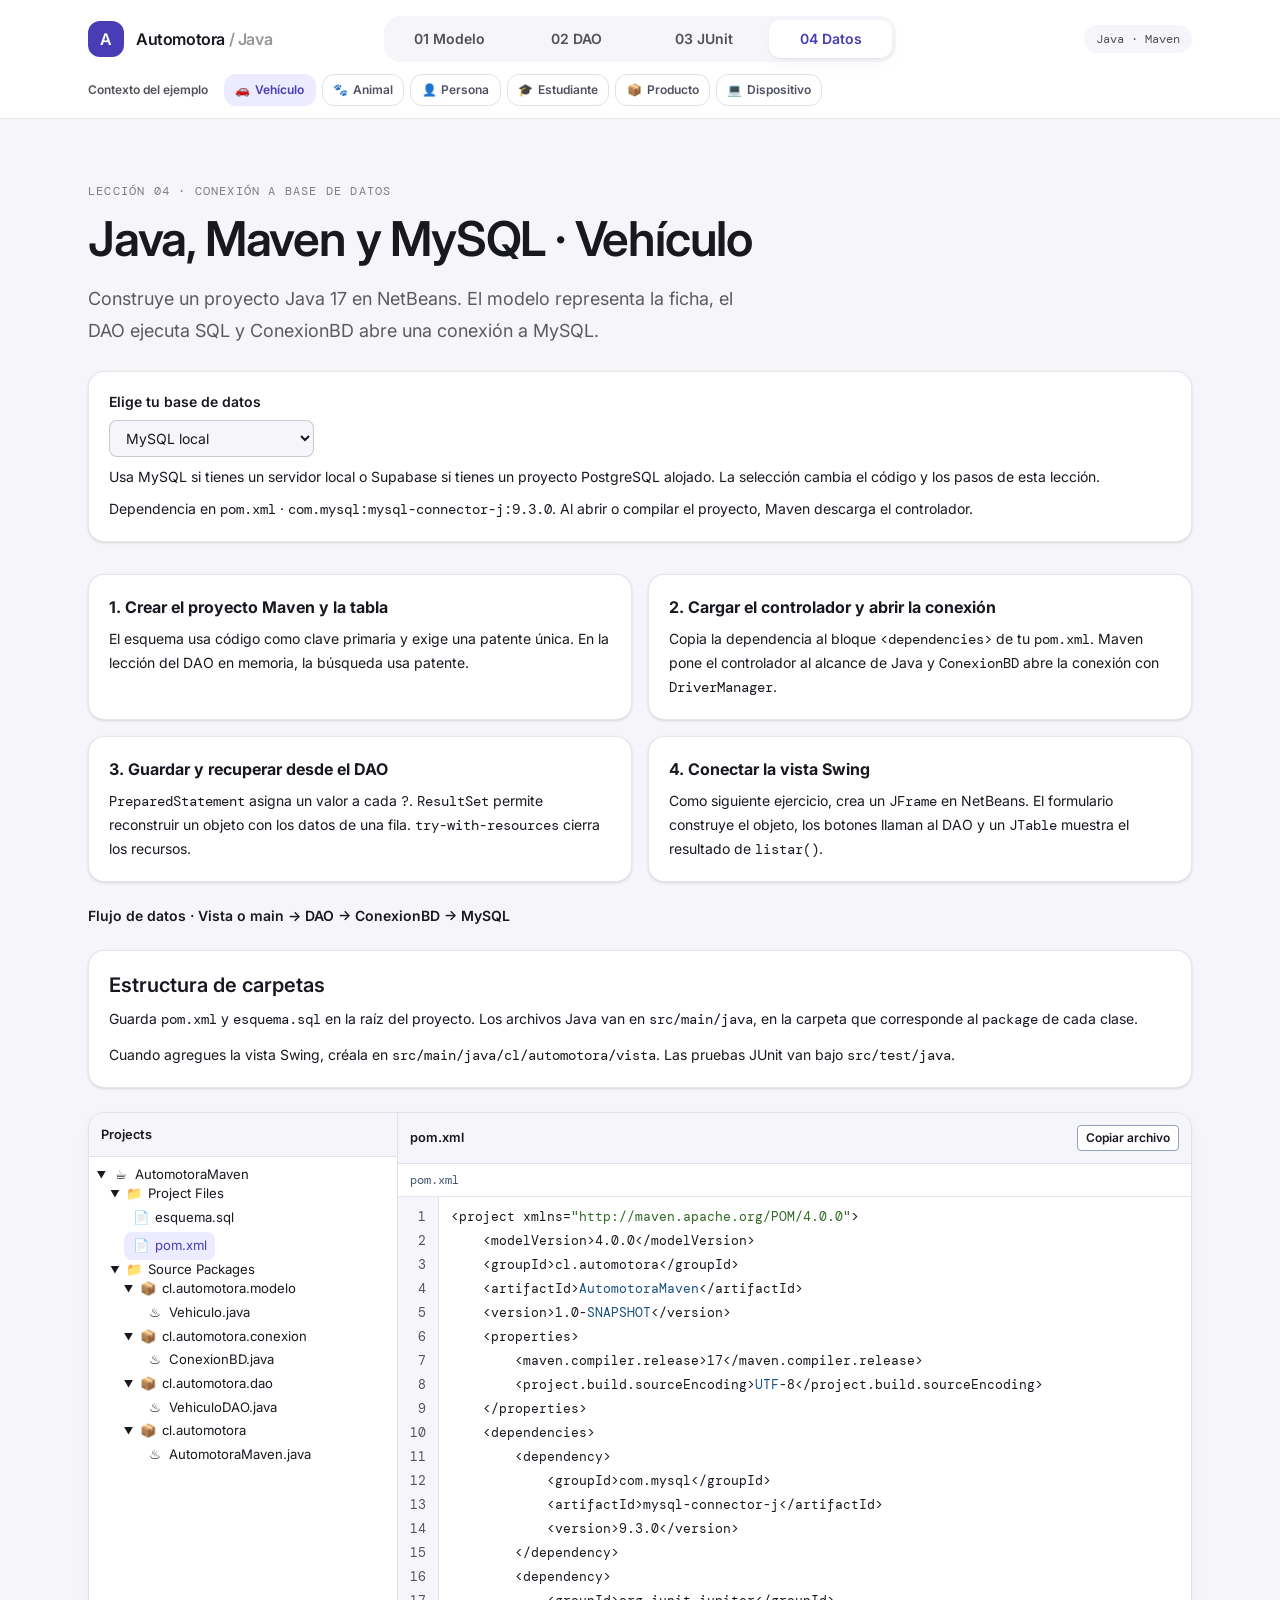
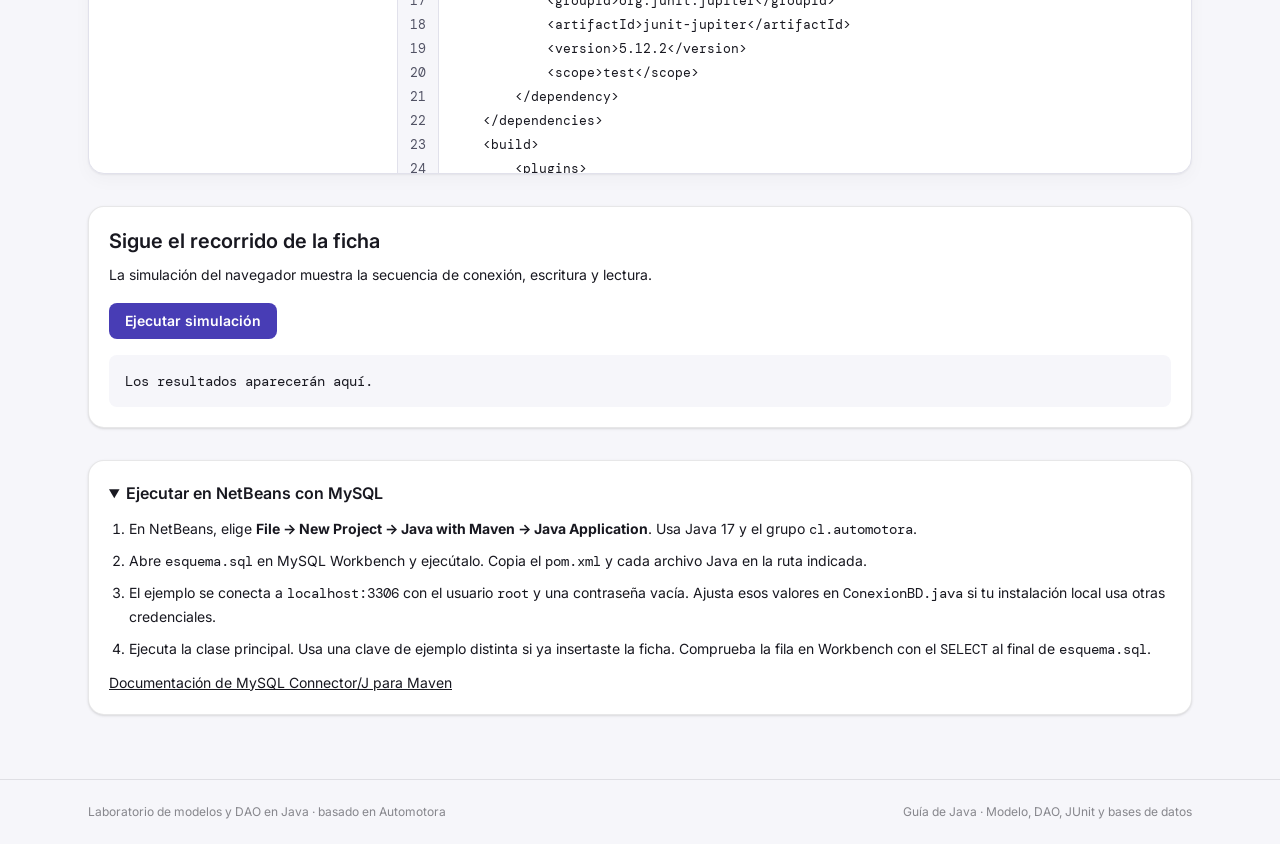
==== _page/base-datos.html @ 502a082e "udate" ====
<!doctype html>
<html lang="es">
<head>
  <meta charset="utf-8">
  <meta name="viewport" content="width=device-width, initial-scale=1">
  <meta name="description" content="Una guía sencilla del proyecto Automotora Java y su implementación con DAO.">
  <title>Base de datos · Automotora Java</title>
  <link rel="stylesheet" href="tailwind.css">
  <link rel="stylesheet" href="guia.css">
  <script src="proyectos.js" defer></script>
  <script src="contextos.js" defer></script>
  <script src="base-datos.js" defer></script>
  <link rel="preconnect" href="https://fonts.googleapis.com">
  <link rel="preconnect" href="https://fonts.gstatic.com" crossorigin>
  <link href="https://fonts.googleapis.com/css2?family=DM+Mono:wght@400;500&family=Inter:wght@400;500;600;700;800&display=swap" rel="stylesheet">
</head>
<body data-lesson="base-datos" class="bg-paper font-sans text-ink antialiased">
  <header class="guide-header border-b border-ink/10">
    <nav class="guide-nav mx-auto grid max-w-6xl items-center gap-3 px-4 pt-4 sm:px-6" aria-label="Navegación principal">
      <a data-page="index.html" href="index.html" class="flex items-center gap-3 font-semibold tracking-tight">
        <span class="grid h-9 w-9 place-items-center rounded-xl bg-accent text-white" aria-hidden="true">A</span>
        <span><span id="context-brand">Automotora</span> <span class="text-ink/45">/ Java</span></span>
      </a>
      <div class="lesson-links grid gap-1 rounded-2xl bg-paper p-1 text-sm text-ink/75">
        <a id="nav-model" data-page="index.html" href="index.html">01 Modelo</a>
        <a id="nav-project" data-page="proyecto.html" href="proyecto.html">02 DAO</a>
        <a id="nav-tests" data-page="junit.html" href="junit.html">03 JUnit</a>
        <a id="nav-db" aria-current="page" data-page="base-datos.html" href="base-datos.html">04 Datos</a>
      </div>
      <span class="guide-stack rounded-full bg-paper px-3 py-1.5 font-mono text-xs text-ink/75">Java · Maven</span>
    </nav>
    <aside id="selector" class="mx-auto flex max-w-6xl flex-wrap items-center gap-x-4 gap-y-2 px-4 py-3 sm:px-6" aria-label="Contexto de aprendizaje">
      <p class="text-xs font-semibold text-ink/75">Contexto del ejemplo</p>
      <div id="selector-buttons" role="group" aria-label="Ejemplos de dominio"></div>
    </aside>
  </header>

  <main>
    <section id="conexion" class="mx-auto max-w-6xl px-4 sm:px-6 py-16">
      <p class="font-mono text-xs uppercase tracking-widest text-ink/55">Lección 04 · Conexión a base de datos</p>
      <h1 id="context-title" class="mt-4 text-4xl font-semibold tracking-tight sm:text-5xl">Conecta Java con una base de datos</h1>
      <p id="context-description" class="mt-5 max-w-2xl text-lg leading-8 text-ink/70"></p>
      <div class="mt-6 rounded-2xl border border-ink/10 bg-white shadow-sm p-5">
        <label for="db-provider" class="block text-sm font-semibold">Elige tu base de datos</label>
        <select id="db-provider" class="mt-2 rounded-lg border border-ink/20 bg-paper px-3 py-2 text-sm" aria-describedby="db-provider-help">
          <option value="mysql">MySQL local</option>
          <option value="supabase">Supabase (PostgreSQL)</option>
        </select>
        <p id="db-provider-help" class="mt-2 text-sm leading-6">Usa MySQL si tienes un servidor local o Supabase si tienes un proyecto PostgreSQL alojado. La selección cambia el código y los pasos de esta lección.</p>
        <p class="mt-2 text-sm leading-6">Dependencia en <code>pom.xml</code> · <code id="db-driver" class="break-all"></code>. Al abrir o compilar el proyecto, Maven descarga el controlador.</p>
      </div>
      <ol class="mt-8 grid gap-4 md:grid-cols-2">
        <li class="rounded-2xl border border-ink/10 bg-white shadow-sm p-5"><strong>1. Crear el proyecto Maven y la tabla</strong><p id="db-table-description" class="mt-2 text-sm leading-6"></p></li>
        <li class="rounded-2xl border border-ink/10 bg-white shadow-sm p-5"><strong>2. Cargar el controlador y abrir la conexión</strong><p class="mt-2 text-sm leading-6">Copia la dependencia al bloque <code>&lt;dependencies&gt;</code> de tu <code>pom.xml</code>. Maven pone el controlador al alcance de Java y <code>ConexionBD</code> abre la conexión con <code>DriverManager</code>.</p></li>
        <li class="rounded-2xl border border-ink/10 bg-white shadow-sm p-5"><strong>3. Guardar y recuperar desde el DAO</strong><p class="mt-2 text-sm leading-6"><code>PreparedStatement</code> asigna un valor a cada <code>?</code>. <code>ResultSet</code> permite reconstruir un objeto con los datos de una fila. <code>try-with-resources</code> cierra los recursos.</p></li>
        <li class="rounded-2xl border border-ink/10 bg-white shadow-sm p-5"><strong>4. Conectar la vista Swing</strong><p class="mt-2 text-sm leading-6">Como siguiente ejercicio, crea un <code>JFrame</code> en NetBeans. El formulario construye el objeto, los botones llaman al DAO y un <code>JTable</code> muestra el resultado de <code>listar()</code>.</p></li>
      </ol>
      <p class="mt-6 text-sm font-semibold">Flujo de datos · Vista o main → DAO → ConexionBD → <span id="db-engine">MySQL</span></p>
      <div class="mt-6 rounded-2xl border border-ink/10 bg-white shadow-sm p-5">
        <h2 class="text-xl font-semibold">Estructura de carpetas</h2>
        <p class="mt-2 text-sm leading-6">Guarda <code>pom.xml</code> y <code>esquema.sql</code> en la raíz del proyecto. Los archivos Java van en <code>src/main/java</code>, en la carpeta que corresponde al <code>package</code> de cada clase.</p>
        <p class="mt-3 text-sm leading-6">Cuando agregues la vista Swing, créala en <code>src/main/java/cl/automotora/vista</code>. Las pruebas JUnit van bajo <code>src/test/java</code>.</p>
      </div>
        <div class="ide mt-6">
          <aside class="ide-tree" aria-labelledby="project-tree-heading">
            <h3 id="project-tree-heading" class="ide-heading">Projects</h3>
            <div id="project-files" role="group" aria-label="Archivos del proyecto"></div>
          </aside>
          <div class="min-w-0">
            <div class="ide-tab flex flex-wrap items-center justify-between gap-2">
              <span id="project-tab"></span>
              <button type="button" id="copy-project-code" class="rounded border border-slate-400 bg-white px-2 py-1 text-xs">Copiar archivo</button>
            </div>
            <p id="project-path" class="break-all border-b border-slate-200 px-3 py-2 font-mono text-xs text-slate-600"></p>
            <div class="ide-source" tabindex="0" aria-label="Código fuente">
              <pre id="project-lines" class="ide-gutter" aria-hidden="true"></pre>
              <pre><code id="project-code"></code></pre>
            </div>
          </div>
        </div>
        <p id="project-copy-status" role="status" class="mt-2 text-sm"></p>
      <div class="mt-8 rounded-2xl border border-ink/10 bg-white shadow-sm p-5">
        <h2 class="text-xl font-semibold">Sigue el recorrido de la ficha</h2>
        <p class="mt-2 text-sm leading-6">La simulación del navegador muestra la secuencia de conexión, escritura y lectura.</p>
        <button id="run-db" type="button" class="mt-4 rounded-lg bg-accent px-4 py-2 text-sm font-semibold text-white">Ejecutar simulación</button>
        <pre id="db-output" role="status" class="mt-4 whitespace-pre-wrap break-words rounded-lg bg-paper p-4 text-sm">Los resultados aparecerán aquí.</pre>
      </div>
      <details id="mysql-setup" open class="mt-8 rounded-2xl border border-ink/10 bg-white shadow-sm p-5">
        <summary class="cursor-pointer font-semibold">Ejecutar en NetBeans con MySQL</summary>
        <ol class="mt-3 list-decimal space-y-2 pl-5 text-sm leading-6">
          <li>En NetBeans, elige <strong>File → New Project → Java with Maven → Java Application</strong>. Usa Java 17 y el grupo <code>cl.automotora</code>.</li>
          <li>Abre <code>esquema.sql</code> en MySQL Workbench y ejecútalo. Copia el <code>pom.xml</code> y cada archivo Java en la ruta indicada.</li>
          <li>El ejemplo se conecta a <code>localhost:3306</code> con el usuario <code>root</code> y una contraseña vacía. Ajusta esos valores en <code>ConexionBD.java</code> si tu instalación local usa otras credenciales.</li>
          <li>Ejecuta la clase principal. Usa una clave de ejemplo distinta si ya insertaste la ficha. Comprueba la fila en Workbench con el <code>SELECT</code> al final de <code>esquema.sql</code>.</li>
        </ol>
        <a class="mt-3 inline-block text-sm underline" href="https://dev.mysql.com/doc/connector-j/en/connector-j-installing-maven.html">Documentación de MySQL Connector/J para Maven</a>
      </details>
      <details id="supabase-setup" open hidden class="mt-8 rounded-2xl border border-ink/10 bg-white shadow-sm p-5">
        <summary class="cursor-pointer font-semibold">Ejecutar en NetBeans con Supabase</summary>
        <ol class="mt-3 list-decimal space-y-2 pl-5 text-sm leading-6">
          <li>En el panel de tu proyecto Supabase, abre <strong>SQL Editor</strong> y ejecuta <code>esquema.sql</code>. La tabla se crea en el esquema <code>public</code> con seguridad por filas activada para el acceso por la API.</li>
          <li>Abre <strong>Connect → Session pooler</strong> y toma de ahí el host, el puerto y el usuario. Usa la contraseña de la base de datos del proyecto.</li>
          <li>Define estas variables en el entorno desde el que inicias NetBeans. Sustituye los campos de ejemplo por los de tu proyecto y conserva la contraseña fuera del código.</li>
        </ol>
        <pre class="mt-3 overflow-x-auto rounded-lg bg-paper p-4 text-sm"><code>SUPABASE_DB_URL=jdbc:postgresql://HOST_DEL_POOLER:5432/postgres?sslmode=require
SUPABASE_DB_USER=postgres.REFERENCIA_DEL_PROYECTO
SUPABASE_DB_PASSWORD=CONTRASEÑA_DE_LA_BASE</code></pre>
        <p class="mt-2 text-sm leading-6">Abre el proyecto Maven con el <code>pom.xml</code> de Supabase, copia los archivos Java y ejecuta la clase principal. Comprueba la fila con el <code>SELECT</code> del esquema en el SQL Editor.</p>
        <a class="mt-3 inline-block text-sm underline" href="https://supabase.com/docs/guides/database/connecting-to-postgres">Documentación de conexión a PostgreSQL en Supabase</a>
      </details>
    </section>
  </main>

  <footer class="border-t border-ink/10">
    <div class="mx-auto flex max-w-6xl flex-col gap-2 px-6 py-6 text-xs text-ink/50 sm:flex-row sm:items-center sm:justify-between">
      <p>Laboratorio de modelos y DAO en Java · basado en Automotora</p>
      <p>Guía de Java · Modelo, DAO, JUnit y bases de datos</p>
    </div>
  </footer>
</body>
</html>
---- _page/guia.css ----
/* Hallmark · pre-emit critique: P4 H4 E4 S4 R4 V4 */
:root {
  --ink: 24 24 32;
  --paper: 246 246 250;
  --highlight: 205 211 255;
  --accent: 72 61 181;
  --surface: #fff;
  --line: #e1e1eb;
  --muted: #515264;
  --soft-accent: #edebff;
  --shadow: 0 1px 2px #1818200f, 0 6px 18px #18182008;
  --syntax-comment: #b1b7cc;
  --syntax-keyword: #f7b7e8;
  --syntax-type: #99e3ff;
  --editor-comment: #5c6579;
  --editor-keyword: #702c95;
  --editor-string: #326725;
  --editor-type: #195082;
}

[hidden] { display: none !important; }
html, body { overflow-x: clip; }
body { margin: 0; background: rgb(var(--paper)); color: rgb(var(--ink)); }
h1, h2, h3 { min-width: 0; overflow-wrap: anywhere; }
main section[id], main details[id], main h2[id] { scroll-margin-top: 1rem; }
main :where(pre, form, article, section) { min-width: 0; }
main :where(pre) { max-width: 100%; }
:where(a, button, input, summary):focus-visible {
  outline: 2px solid rgb(var(--accent));
  outline-offset: 3px;
}

.guide-header { background: var(--surface); }
.guide-nav { grid-template-columns: minmax(0, 1fr) auto; }
.lesson-links {
  grid-column: 1 / -1;
  grid-row: 2;
  grid-template-columns: repeat(4, minmax(0, 1fr));
}
.lesson-links a {
  border-radius: .75rem;
  padding: .55rem .2rem;
  text-align: center;
  white-space: nowrap;
  font-weight: 600;
}
.lesson-links a:hover { background: var(--soft-accent); }
.lesson-links a[aria-current="page"] {
  background: var(--surface);
  color: rgb(var(--accent));
  box-shadow: var(--shadow);
}
.guide-stack { grid-column: 2; grid-row: 1; white-space: nowrap; }
@media (min-width: 760px) {
  .guide-nav { grid-template-columns: minmax(0, 1fr) minmax(24rem, 32rem) minmax(0, 1fr); }
  .lesson-links { grid-column: 2; grid-row: 1; }
  .guide-stack { grid-column: 3; justify-self: end; }
}
@media (max-width: 359px) {
  .lesson-links a { font-size: .75rem; }
}

#selector-buttons { display: flex; flex-wrap: wrap; gap: .375rem; }
#selector button, .jump-link {
  display: inline-flex;
  align-items: center;
  gap: .3rem;
  min-height: 2rem;
  padding: .25rem .65rem;
  border-radius: .75rem;
  border: 1px solid var(--line);
  background: var(--surface);
  color: var(--muted);
  font-size: .75rem;
  font-weight: 600;
  white-space: nowrap;
  cursor: pointer;
}
#selector button:hover, .jump-link:hover { background: rgb(var(--paper)); }
#selector button[aria-pressed="true"], #model-tabs [aria-selected="true"] {
  background: var(--soft-accent);
  color: rgb(var(--accent));
  border-color: transparent;
}

.assertion-card h3 { font-size: 1rem; }
.assertion-items li { padding-block: .8rem; overflow-wrap: anywhere; }
.assertion-items li + li { border-top: 1px solid var(--line); }
.assertion-items code {
  border-radius: .35rem;
  padding: .1em .25em;
  background: var(--soft-accent);
  color: rgb(var(--accent));
  font-size: .9em;
}
main button:not(:disabled):hover { filter: brightness(.95); }
main input[type="checkbox"] { accent-color: rgb(var(--accent)); }
main input:not([type="checkbox"]) { background: var(--surface); }

.ide {
  display: grid;
  grid-template-columns: minmax(13rem, 28%) minmax(0, 1fr);
  border: 1px solid var(--line);
  border-radius: 1rem;
  overflow: hidden;
  background: var(--surface);
  color: rgb(var(--ink));
  box-shadow: var(--shadow);
}
.ide-tree { border-right: 1px solid var(--line); min-width: 0; }
.ide-heading, .ide-tab {
  background: rgb(var(--paper));
  border-bottom: 1px solid var(--line);
  padding: .75rem;
  font-size: .8rem;
  font-weight: 600;
  overflow-wrap: anywhere;
}
#project-files { max-height: 36rem; overflow: auto; padding: .5rem; font-size: .82rem; }
#project-files summary, #project-files button { cursor: pointer; white-space: nowrap; }
#project-files details > :not(summary) { margin-left: .85rem; }
#project-files button { display: block; padding: .25rem .45rem; border-radius: .5rem; text-align: left; }
#project-files button[aria-pressed="true"] { background: var(--soft-accent); color: rgb(var(--accent)); }
.ide-source { display: flex; max-height: 36rem; overflow: auto; line-height: 1.5rem; font-size: .8rem; }
.ide-source pre { margin: 0; padding: .5rem .75rem; max-width: none; }
.ide-gutter {
  position: sticky;
  left: 0;
  flex-shrink: 0;
  background: rgb(var(--paper));
  color: var(--muted);
  border-right: 1px solid var(--line);
  text-align: right;
  user-select: none;
}
.ide .java-comment { color: var(--editor-comment); }
.ide .java-keyword { color: var(--editor-keyword); }
.ide .java-string { color: var(--editor-string); }
.ide .java-type { color: var(--editor-type); }
@media (max-width: 700px) {
  .ide { grid-template-columns: minmax(0, 1fr); }
  .ide-tree { border-right: 0; border-bottom: 1px solid var(--line); }
  #project-files { max-height: 15rem; }
}
#sample-key { overflow-wrap: anywhere; }
.java-comment { color: var(--syntax-comment); }
.java-keyword { color: var(--syntax-keyword); }
.java-string { color: rgb(var(--highlight)); }
.java-type { color: var(--syntax-type); }
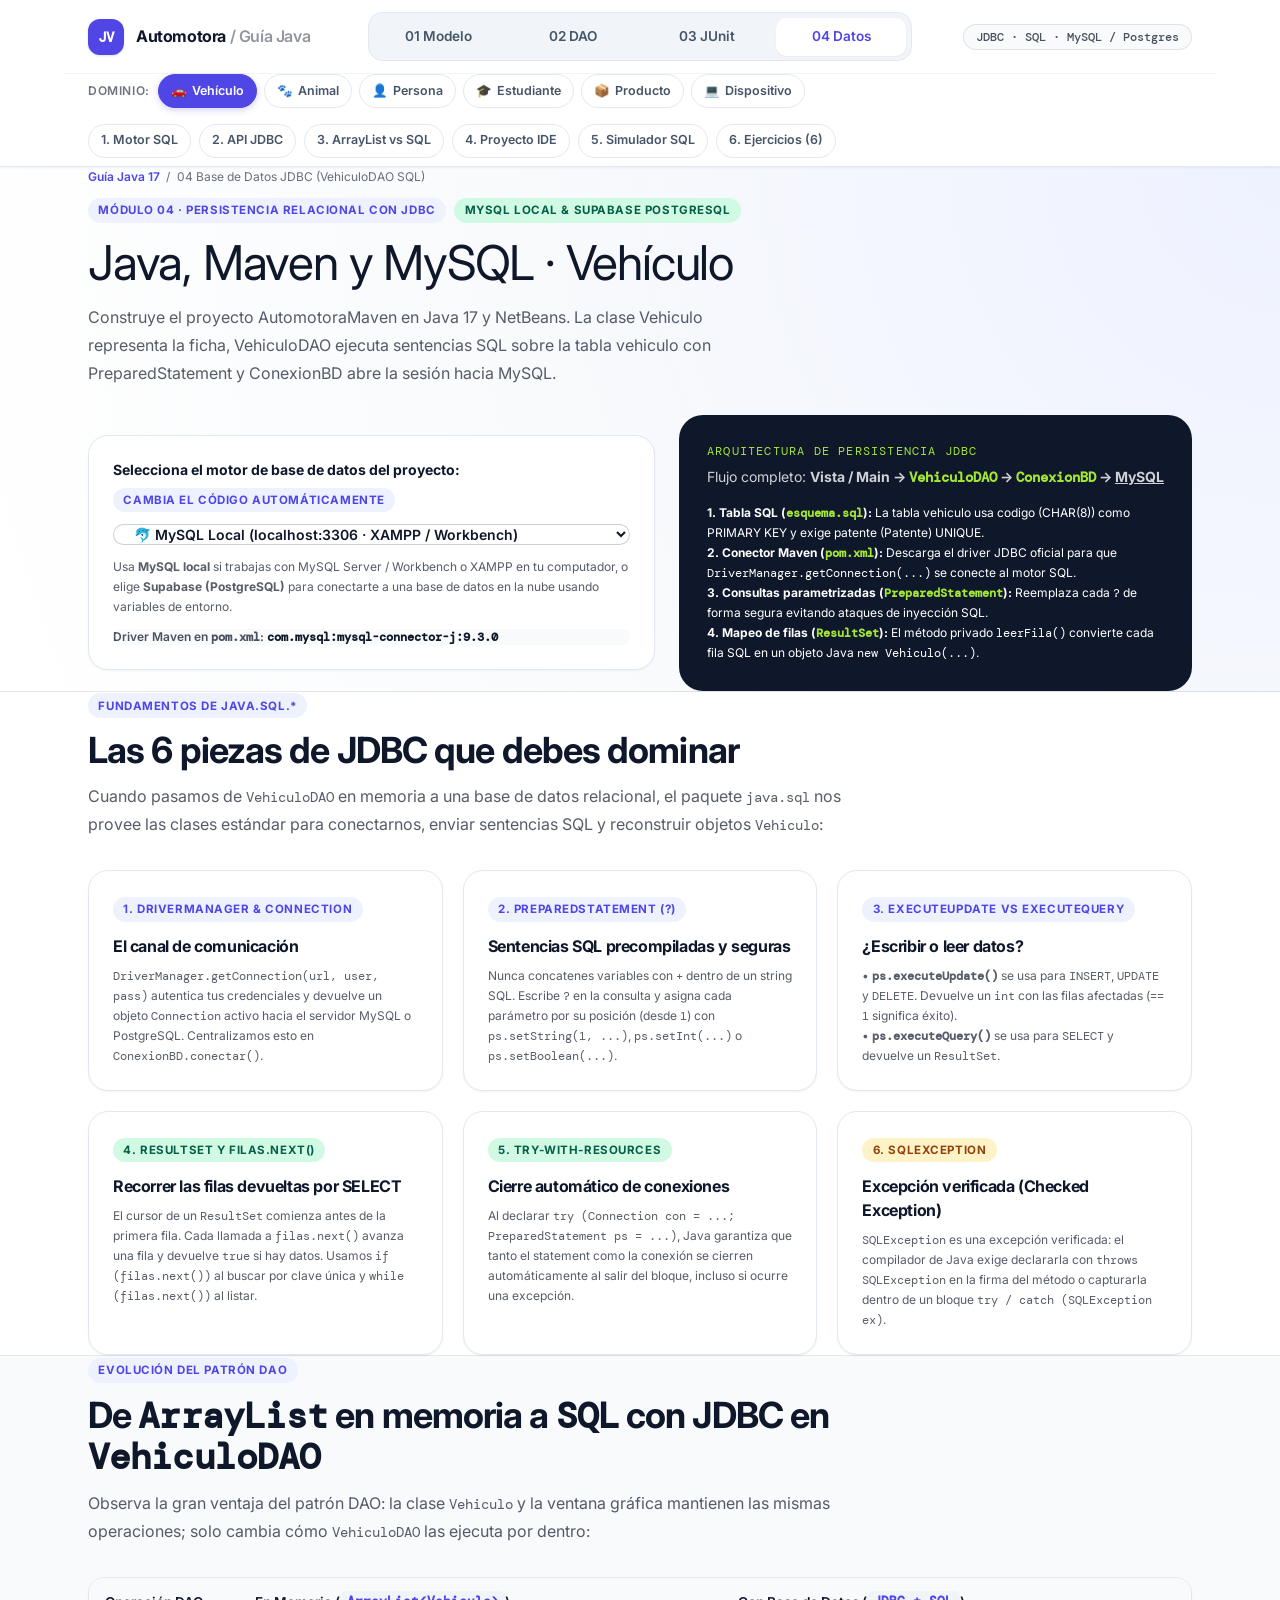
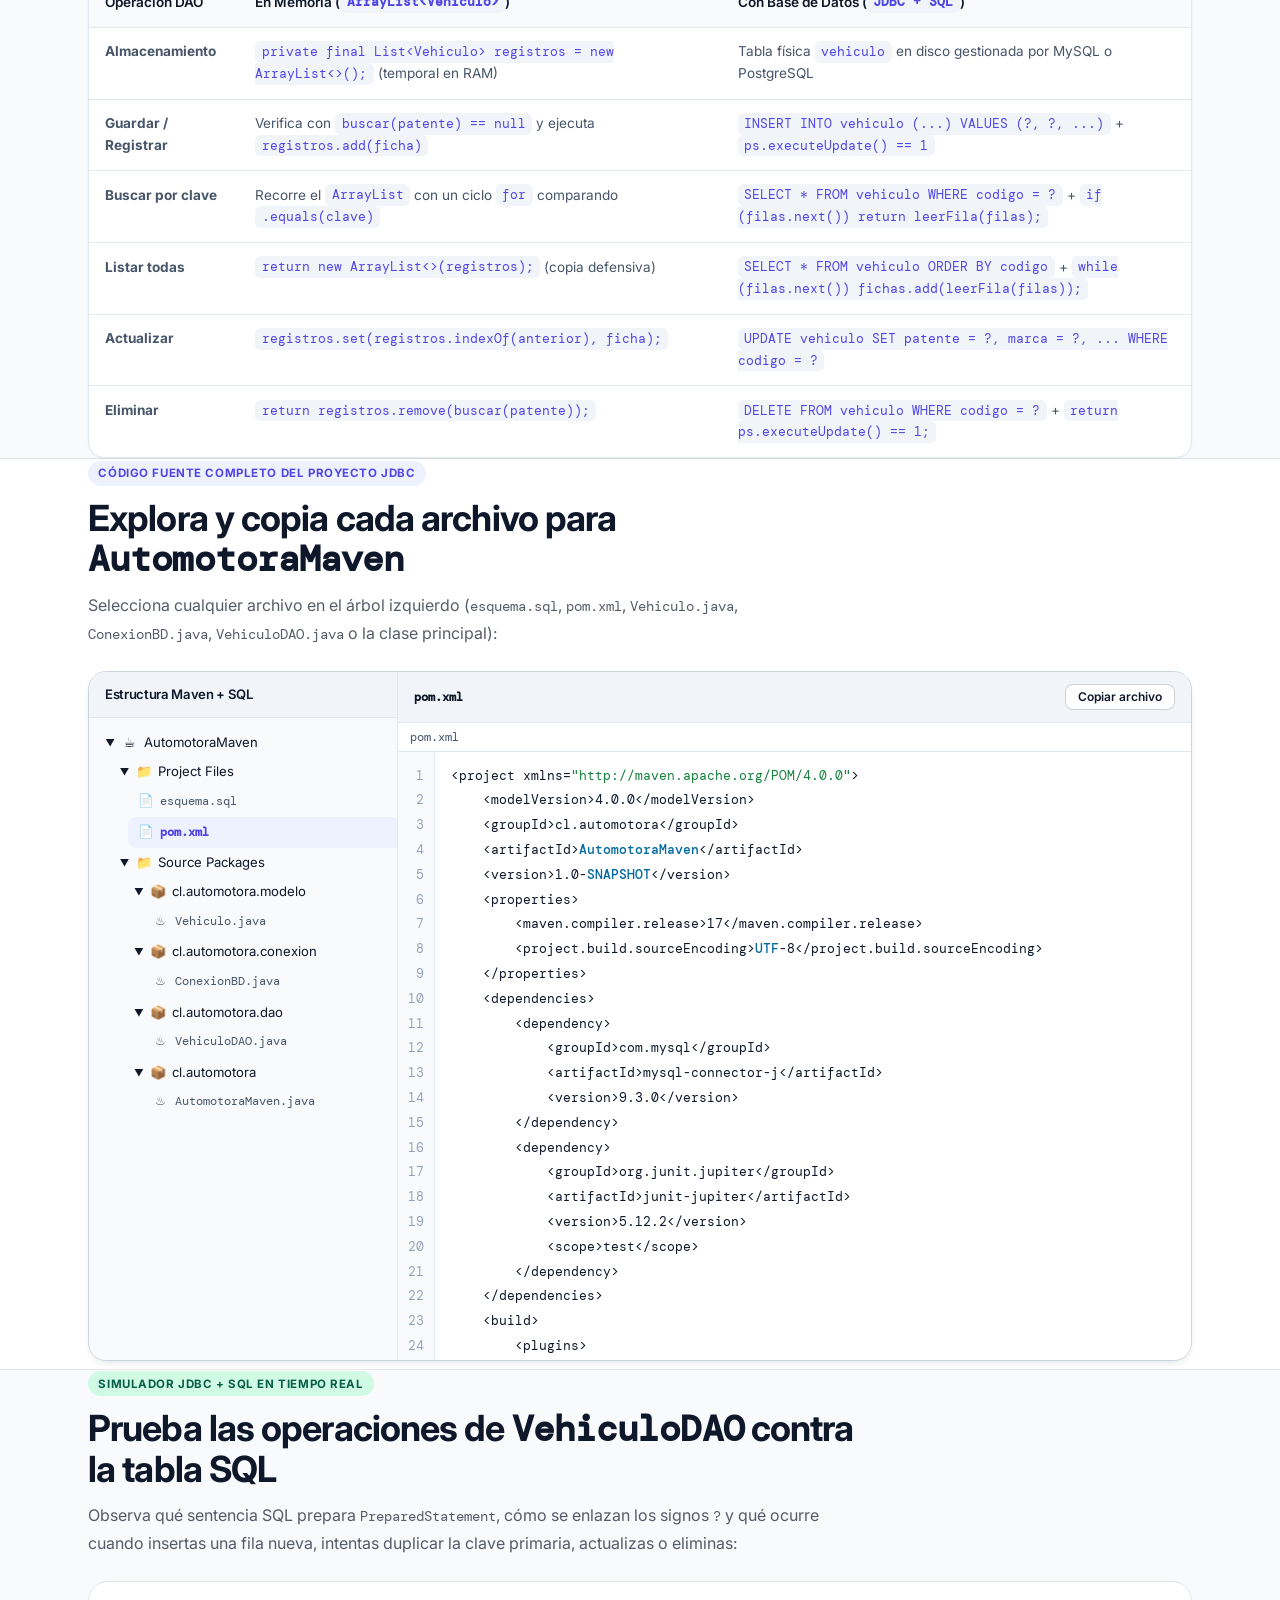
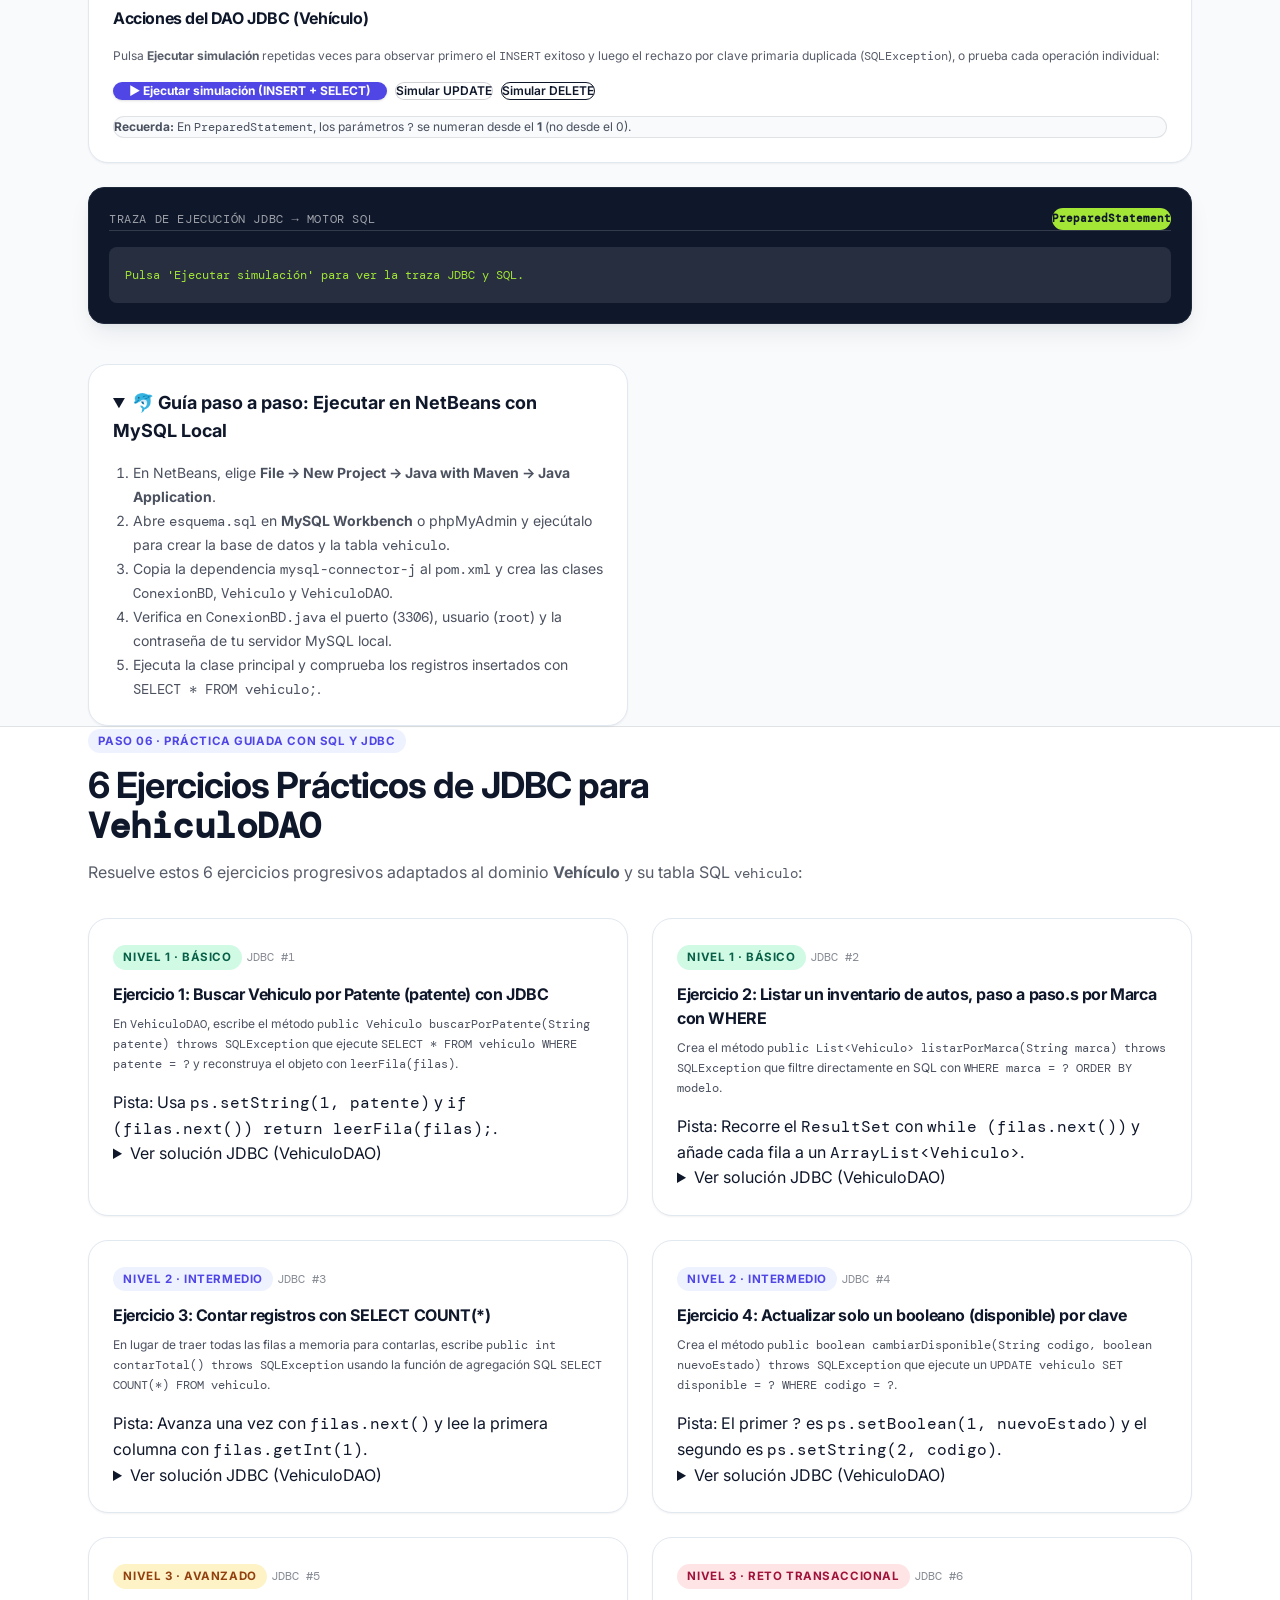
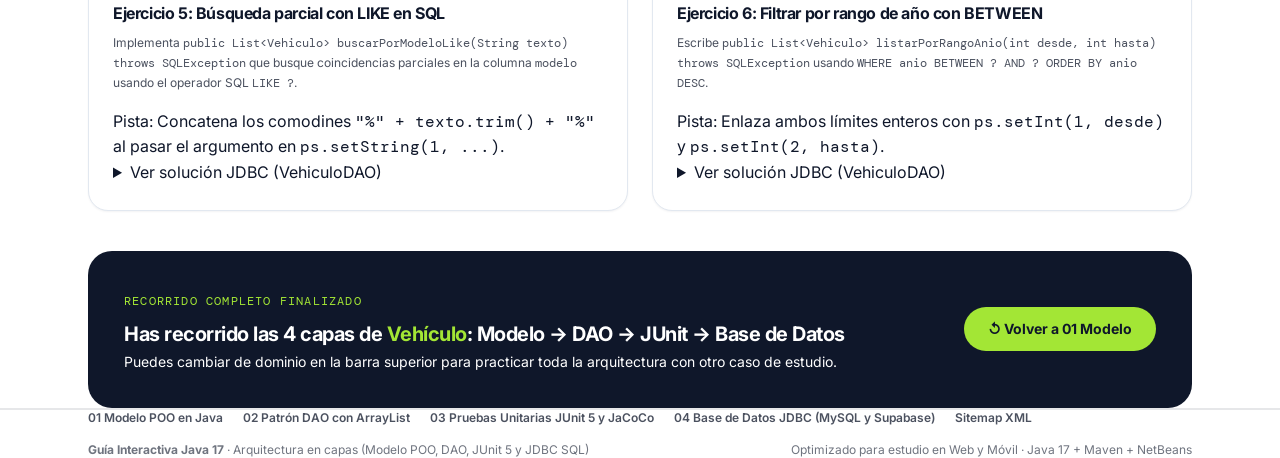
==== commit 78cb6132: "update" ====
--- a/_page/base-datos.html
+++ b/_page/base-datos.html
@@ -1,10 +1,37 @@
 <!doctype html>
-<html lang="es">
+<html lang="es-CL">
 <head>
   <meta charset="utf-8">
   <meta name="viewport" content="width=device-width, initial-scale=1">
-  <meta name="description" content="Una guía sencilla del proyecto Automotora Java y su implementación con DAO.">
-  <title>Base de datos · Automotora Java</title>
+  <title>04 Base de Datos JDBC en Java 17: MySQL, PostgreSQL/Supabase y SQL · Guía Java</title>
+  <meta name="description" content="Aprende a conectar Java 17 con MySQL y PostgreSQL (Supabase) usando JDBC y Maven: ConexionBD, PreparedStatement, ResultSet, try-with-resources, simulador SQL y 6 ejercicios.">
+  <meta name="keywords" content="Java JDBC, MySQL Java Maven, PostgreSQL Supabase Java, ConexionBD Java, PreparedStatement SQL, ResultSet leerFila, try-with-resources JDBC, DAO SQL Java, NetBeans MySQL">
+  <meta name="author" content="Café y Código · curso-java.cafeycodigo.org">
+  <meta name="robots" content="index, follow, max-snippet:-1, max-image-preview:large, max-video-preview:-1">
+  <meta name="theme-color" content="#4338ca">
+  <link rel="icon" type="image/svg+xml" href="favicon.svg">
+  <link rel="manifest" href="site.webmanifest">
+  <link rel="canonical" href="https://curso-java.cafeycodigo.org/base-datos.html">
+  <link rel="prev" href="https://curso-java.cafeycodigo.org/junit.html">
+
+  <!-- Open Graph / Facebook / WhatsApp / LinkedIn -->
+  <meta property="og:type" content="article">
+  <meta property="og:locale" content="es_CL">
+  <meta property="og:site_name" content="Curso Java · Café y Código">
+  <meta property="og:title" content="04 Base de Datos JDBC en Java 17: MySQL, PostgreSQL (Supabase), PreparedStatement y SQL">
+  <meta property="og:description" content="Conecta tu proyecto Java 17 y Maven a MySQL local o Supabase PostgreSQL con JDBC: esquema SQL, ConexionBD, DAO relacional, simulador y 6 ejercicios prácticos.">
+  <meta property="og:url" content="https://curso-java.cafeycodigo.org/base-datos.html">
+  <meta property="og:image" content="https://curso-java.cafeycodigo.org/og-cover.svg">
+  <meta property="og:image:alt" content="Módulo 04 Persistencia con JDBC, MySQL y PostgreSQL en Java 17">
+
+  <!-- Twitter / X Cards -->
+  <meta name="twitter:card" content="summary_large_image">
+  <meta name="twitter:title" content="04 Base de Datos JDBC en Java 17: MySQL, Supabase PostgreSQL y SQL">
+  <meta name="twitter:description" content="Guía completa de JDBC en Java 17: DriverManager, PreparedStatement, ResultSet, try-with-resources y 6 ejercicios resueltos.">
+  <meta name="twitter:image" content="https://curso-java.cafeycodigo.org/og-cover.svg">
+
+  <!-- Preload & Styles -->
+  <link rel="preload" href="tailwind.css" as="style">
   <link rel="stylesheet" href="tailwind.css">
   <link rel="stylesheet" href="guia.css">
   <script src="proyectos.js" defer></script>
@@ -13,108 +40,378 @@
   <link rel="preconnect" href="https://fonts.googleapis.com">
   <link rel="preconnect" href="https://fonts.gstatic.com" crossorigin>
   <link href="https://fonts.googleapis.com/css2?family=DM+Mono:wght@400;500&family=Inter:wght@400;500;600;700;800&display=swap" rel="stylesheet">
+
+  <!-- Datos Estructurados Schema.org (JSON-LD) -->
+  <script type="application/ld+json">
+  {
+    "@context": "https://schema.org",
+    "@graph": [
+      {
+        "@type": "TechArticle",
+        "url": "https://curso-java.cafeycodigo.org/base-datos.html",
+        "headline": "04 Base de Datos JDBC en Java 17: MySQL, PostgreSQL (Supabase), PreparedStatement y ResultSet",
+        "description": "Cómo evolucionar un DAO en Java 17 desde memoria hacia una base de datos relacional MySQL o PostgreSQL usando JDBC, PreparedStatement y try-with-resources.",
+        "proficiencyLevel": "Intermediate",
+        "inLanguage": "es-CL",
+        "about": ["Java JDBC", "MySQL", "PostgreSQL Supabase", "PreparedStatement", "ResultSet"]
+      },
+      {
+        "@type": "BreadcrumbList",
+        "itemListElement": [
+          {
+            "@type": "ListItem",
+            "position": 1,
+            "name": "Curso Java 17",
+            "item": "https://curso-java.cafeycodigo.org/"
+          },
+          {
+            "@type": "ListItem",
+            "position": 2,
+            "name": "04 Base de Datos JDBC",
+            "item": "https://curso-java.cafeycodigo.org/base-datos.html"
+          }
+        ]
+      },
+      {
+        "@type": "FAQPage",
+        "mainEntity": [
+          {
+            "@type": "Question",
+            "name": "¿Por qué se debe usar PreparedStatement con signos ? en lugar de concatenar variables en SQL?",
+            "acceptedAnswer": {
+              "@type": "Answer",
+              "text": "PreparedStatement precompila la sentencia SQL y escapa de forma segura cada parámetro asignado con setString, setInt o setBoolean, previniendo ataques de inyección SQL (SQL Injection)."
+            }
+          },
+          {
+            "@type": "Question",
+            "name": "¿Cuál es la diferencia entre executeUpdate() y executeQuery() en JDBC?",
+            "acceptedAnswer": {
+              "@type": "Answer",
+              "text": "executeUpdate() se utiliza para sentencias INSERT, UPDATE y DELETE y retorna el número de filas afectadas (int), mientras que executeQuery() se utiliza para consultas SELECT y retorna un objeto ResultSet con las filas recuperadas."
+            }
+          }
+        ]
+      }
+    ]
+  }
+  </script>
 </head>
 <body data-lesson="base-datos" class="bg-paper font-sans text-ink antialiased">
-  <header class="guide-header border-b border-ink/10">
-    <nav class="guide-nav mx-auto grid max-w-6xl items-center gap-3 px-4 pt-4 sm:px-6" aria-label="Navegación principal">
-      <a data-page="index.html" href="index.html" class="flex items-center gap-3 font-semibold tracking-tight">
-        <span class="grid h-9 w-9 place-items-center rounded-xl bg-accent text-white" aria-hidden="true">A</span>
-        <span><span id="context-brand">Automotora</span> <span class="text-ink/45">/ Java</span></span>
+  <a href="#main-content" class="skip-link">Saltar al contenido principal</a>
+  <header class="guide-header">
+    <nav class="guide-nav mx-auto max-w-6xl px-4 py-3 sm:px-6" aria-label="Navegación principal">
+      <a data-page="index.html" href="index.html" class="flex items-center gap-3 font-semibold tracking-tight text-ink no-underline">
+        <span class="grid h-9 w-9 shrink-0 place-items-center rounded-xl bg-accent font-mono text-sm font-bold text-white shadow-sm" aria-hidden="true">JV</span>
+        <span class="truncate"><span id="context-brand" class="font-bold">Automotora</span> <span class="text-ink/45">/ Guía Java</span></span>
       </a>
-      <div class="lesson-links grid gap-1 rounded-2xl bg-paper p-1 text-sm text-ink/75">
+      <div class="lesson-links" role="navigation" aria-label="Módulos del curso">
         <a id="nav-model" data-page="index.html" href="index.html">01 Modelo</a>
         <a id="nav-project" data-page="proyecto.html" href="proyecto.html">02 DAO</a>
         <a id="nav-tests" data-page="junit.html" href="junit.html">03 JUnit</a>
         <a id="nav-db" aria-current="page" data-page="base-datos.html" href="base-datos.html">04 Datos</a>
       </div>
-      <span class="guide-stack rounded-full bg-paper px-3 py-1.5 font-mono text-xs text-ink/75">Java · Maven</span>
+      <span class="guide-stack rounded-full border border-ink/10 bg-paper px-3 py-1 font-mono text-xs font-medium text-ink/75">JDBC · SQL · MySQL / Postgres</span>
     </nav>
-    <aside id="selector" class="mx-auto flex max-w-6xl flex-wrap items-center gap-x-4 gap-y-2 px-4 py-3 sm:px-6" aria-label="Contexto de aprendizaje">
-      <p class="text-xs font-semibold text-ink/75">Contexto del ejemplo</p>
-      <div id="selector-buttons" role="group" aria-label="Ejemplos de dominio"></div>
+    <aside id="selector" class="mx-auto flex max-w-6xl flex-wrap items-center justify-between gap-x-4 gap-y-2 px-4 py-2.5 sm:px-6" aria-label="Contexto de aprendizaje">
+      <div class="flex flex-wrap items-center gap-2">
+        <p class="text-xs font-semibold uppercase tracking-wider text-ink/60">Dominio:</p>
+        <div id="selector-buttons" role="group" aria-label="Ejemplos de dominio"></div>
+      </div>
+      <div class="section-nav-bar text-xs" aria-label="Secciones de esta lección">
+        <a class="jump-link" href="#conexion">1. Motor SQL</a>
+        <a class="jump-link" href="#anatomia-jdbc">2. API JDBC</a>
+        <a class="jump-link" href="#comparativa-dao">3. ArrayList vs SQL</a>
+        <a class="jump-link" href="#ide-jdbc">4. Proyecto IDE</a>
+        <a class="jump-link" href="#simulador-jdbc">5. Simulador SQL</a>
+        <a class="jump-link" href="#ejercicios-bd">6. Ejercicios (6)</a>
+      </div>
     </aside>
   </header>
 
-  <main>
-    <section id="conexion" class="mx-auto max-w-6xl px-4 sm:px-6 py-16">
-      <p class="font-mono text-xs uppercase tracking-widest text-ink/55">Lección 04 · Conexión a base de datos</p>
-      <h1 id="context-title" class="mt-4 text-4xl font-semibold tracking-tight sm:text-5xl">Conecta Java con una base de datos</h1>
-      <p id="context-description" class="mt-5 max-w-2xl text-lg leading-8 text-ink/70"></p>
-      <div class="mt-6 rounded-2xl border border-ink/10 bg-white shadow-sm p-5">
-        <label for="db-provider" class="block text-sm font-semibold">Elige tu base de datos</label>
-        <select id="db-provider" class="mt-2 rounded-lg border border-ink/20 bg-paper px-3 py-2 text-sm" aria-describedby="db-provider-help">
-          <option value="mysql">MySQL local</option>
-          <option value="supabase">Supabase (PostgreSQL)</option>
-        </select>
-        <p id="db-provider-help" class="mt-2 text-sm leading-6">Usa MySQL si tienes un servidor local o Supabase si tienes un proyecto PostgreSQL alojado. La selección cambia el código y los pasos de esta lección.</p>
-        <p class="mt-2 text-sm leading-6">Dependencia en <code>pom.xml</code> · <code id="db-driver" class="break-all"></code>. Al abrir o compilar el proyecto, Maven descarga el controlador.</p>
-      </div>
-      <ol class="mt-8 grid gap-4 md:grid-cols-2">
-        <li class="rounded-2xl border border-ink/10 bg-white shadow-sm p-5"><strong>1. Crear el proyecto Maven y la tabla</strong><p id="db-table-description" class="mt-2 text-sm leading-6"></p></li>
-        <li class="rounded-2xl border border-ink/10 bg-white shadow-sm p-5"><strong>2. Cargar el controlador y abrir la conexión</strong><p class="mt-2 text-sm leading-6">Copia la dependencia al bloque <code>&lt;dependencies&gt;</code> de tu <code>pom.xml</code>. Maven pone el controlador al alcance de Java y <code>ConexionBD</code> abre la conexión con <code>DriverManager</code>.</p></li>
-        <li class="rounded-2xl border border-ink/10 bg-white shadow-sm p-5"><strong>3. Guardar y recuperar desde el DAO</strong><p class="mt-2 text-sm leading-6"><code>PreparedStatement</code> asigna un valor a cada <code>?</code>. <code>ResultSet</code> permite reconstruir un objeto con los datos de una fila. <code>try-with-resources</code> cierra los recursos.</p></li>
-        <li class="rounded-2xl border border-ink/10 bg-white shadow-sm p-5"><strong>4. Conectar la vista Swing</strong><p class="mt-2 text-sm leading-6">Como siguiente ejercicio, crea un <code>JFrame</code> en NetBeans. El formulario construye el objeto, los botones llaman al DAO y un <code>JTable</code> muestra el resultado de <code>listar()</code>.</p></li>
-      </ol>
-      <p class="mt-6 text-sm font-semibold">Flujo de datos · Vista o main → DAO → ConexionBD → <span id="db-engine">MySQL</span></p>
-      <div class="mt-6 rounded-2xl border border-ink/10 bg-white shadow-sm p-5">
-        <h2 class="text-xl font-semibold">Estructura de carpetas</h2>
-        <p class="mt-2 text-sm leading-6">Guarda <code>pom.xml</code> y <code>esquema.sql</code> en la raíz del proyecto. Los archivos Java van en <code>src/main/java</code>, en la carpeta que corresponde al <code>package</code> de cada clase.</p>
-        <p class="mt-3 text-sm leading-6">Cuando agregues la vista Swing, créala en <code>src/main/java/cl/automotora/vista</code>. Las pruebas JUnit van bajo <code>src/test/java</code>.</p>
-      </div>
+  <main id="main-content">
+    <!-- HERO Y SELECTOR DE PROVEEDOR DE BASE DE DATOS -->
+    <section id="conexion" class="hero-surface border-b border-ink/10">
+      <div class="mx-auto max-w-6xl px-4 py-10 sm:px-6 sm:py-16">
+        <nav aria-label="Ruta de navegación" class="seo-breadcrumbs">
+          <a data-page="index.html" href="index.html">Guía Java 17</a>
+          <span aria-hidden="true">/</span>
+          <span aria-current="page">04 Base de Datos JDBC (<span class="domain-dao-name">VehiculoDAO</span> SQL)</span>
+        </nav>
+        <div class="flex flex-wrap items-center gap-2">
+          <span class="pro-badge pro-badge-indigo">Módulo 04 · Persistencia Relacional con JDBC</span>
+          <span class="pro-badge pro-badge-emerald">MySQL Local &amp; Supabase PostgreSQL</span>
+        </div>
+        <h1 id="context-title" class="mt-4 max-w-3xl text-3xl font-extrabold tracking-tight sm:text-5xl">Conecta Java con una Base de Datos Real</h1>
+        <p id="context-description" class="mt-4 max-w-2xl text-base leading-7 text-ink/70 sm:text-lg sm:leading-8"></p>
+
+        <div class="mt-7 grid gap-6 lg:grid-cols-[1.05fr_0.95fr] lg:items-center">
+          <div class="pro-card">
+            <div class="flex flex-wrap items-center justify-between gap-2">
+              <label for="db-provider" class="text-sm font-bold text-ink">Selecciona el motor de base de datos del proyecto:</label>
+              <span class="pro-badge pro-badge-indigo">Cambia el código automáticamente</span>
+            </div>
+            <select id="db-provider" class="mt-3 block w-full rounded-xl border border-ink/20 bg-paper px-4 py-2.5 font-semibold text-sm text-ink" aria-describedby="db-provider-help">
+              <option value="mysql">🐬 MySQL Local (localhost:3306 · XAMPP / Workbench)</option>
+              <option value="supabase">⚡ Supabase Cloud (PostgreSQL · Session Pooler SSL)</option>
+            </select>
+            <p id="db-provider-help" class="mt-3 text-xs leading-5 text-ink/70">
+              Usa <strong>MySQL local</strong> si trabajas con MySQL Server / Workbench o XAMPP en tu computador, o elige <strong>Supabase (PostgreSQL)</strong> para conectarte a una base de datos en la nube usando variables de entorno.
+            </p>
+            <div class="mt-3 rounded-xl bg-paper p-3 text-xs">
+              <span class="font-semibold text-ink/75">Driver Maven en <code>pom.xml</code>:</span>
+              <code id="db-driver" class="ml-1 break-all font-mono font-bold text-accent"></code>
+            </div>
+          </div>
+
+          <div class="rounded-3xl bg-ink p-6 text-white shadow-xl sm:p-7">
+            <p class="font-mono text-xs uppercase tracking-widest text-lime">Arquitectura de Persistencia JDBC</p>
+            <p class="mt-2 text-sm text-white/80">
+              Flujo completo: <strong>Vista / Main → <code class="domain-dao-name font-mono text-lime">VehiculoDAO</code> → <code class="font-mono text-lime">ConexionBD</code> → <span id="db-engine" class="underline">MySQL</span></strong>
+            </p>
+            <ol class="mt-4 space-y-2.5 text-xs leading-5 text-white/75">
+              <li><strong class="text-white">1. Tabla SQL (<code class="font-mono text-lime">esquema.sql</code>):</strong> <span id="db-table-description"></span></li>
+              <li><strong class="text-white">2. Conector Maven (<code class="font-mono text-lime">pom.xml</code>):</strong> Descarga el driver JDBC oficial para que <code class="font-mono">DriverManager.getConnection(...)</code> se conecte al motor SQL.</li>
+              <li><strong class="text-white">3. Consultas parametrizadas (<code class="font-mono text-lime">PreparedStatement</code>):</strong> Reemplaza cada <code class="font-mono">?</code> de forma segura evitando ataques de inyección SQL.</li>
+              <li><strong class="text-white">4. Mapeo de filas (<code class="font-mono text-lime">ResultSet</code>):</strong> El método privado <code class="font-mono">leerFila()</code> convierte cada fila SQL en un objeto Java <code class="font-mono">new <span class="domain-model-name">Vehiculo</span>(...)</code>.</li>
+            </ol>
+          </div>
+        </div>
+      </div>
+    </section>
+
+    <!-- SECCIÓN 2: ANATOMÍA DE LA API JDBC EN JAVA -->
+    <section id="anatomia-jdbc" class="border-b border-ink/10 bg-white">
+      <div class="mx-auto max-w-6xl px-4 py-14 sm:px-6 sm:py-20">
+        <div class="max-w-3xl">
+          <span class="pro-badge pro-badge-indigo">Fundamentos de java.sql.*</span>
+          <h2 class="mt-3 text-2xl font-bold tracking-tight sm:text-4xl">Las 6 piezas de JDBC que debes dominar</h2>
+          <p class="mt-3 text-base leading-7 text-ink/70">
+            Cuando pasamos de <code class="domain-dao-name font-mono text-sm">VehiculoDAO</code> en memoria a una base de datos relacional, el paquete <code class="font-mono text-sm">java.sql</code> nos provee las clases estándar para conectarnos, enviar sentencias SQL y reconstruir objetos <code class="domain-model-name font-mono text-sm">Vehiculo</code>:
+          </p>
+        </div>
+
+        <div class="mt-8 grid gap-5 md:grid-cols-2 lg:grid-cols-3">
+          <article class="pro-card">
+            <span class="pro-badge pro-badge-indigo">1. DriverManager &amp; Connection</span>
+            <h3 class="mt-3 text-base font-bold">El canal de comunicación</h3>
+            <p class="mt-2 text-xs leading-5 text-ink/70">
+              <code class="font-mono">DriverManager.getConnection(url, user, pass)</code> autentica tus credenciales y devuelve un objeto <code class="font-mono">Connection</code> activo hacia el servidor MySQL o PostgreSQL. Centralizamos esto en <code class="font-mono">ConexionBD.conectar()</code>.
+            </p>
+          </article>
+
+          <article class="pro-card">
+            <span class="pro-badge pro-badge-indigo">2. PreparedStatement (?)</span>
+            <h3 class="mt-3 text-base font-bold">Sentencias SQL precompiladas y seguras</h3>
+            <p class="mt-2 text-xs leading-5 text-ink/70">
+              Nunca concatenes variables con <code class="font-mono">+</code> dentro de un string SQL. Escribe <code class="font-mono">?</code> en la consulta y asigna cada parámetro por su posición (desde <code class="font-mono">1</code>) con <code class="font-mono">ps.setString(1, ...)</code>, <code class="font-mono">ps.setInt(...)</code> o <code class="font-mono">ps.setBoolean(...)</code>.
+            </p>
+          </article>
+
+          <article class="pro-card">
+            <span class="pro-badge pro-badge-indigo">3. executeUpdate vs executeQuery</span>
+            <h3 class="mt-3 text-base font-bold">¿Escribir o leer datos?</h3>
+            <p class="mt-2 text-xs leading-5 text-ink/70">
+              • <strong><code class="font-mono">ps.executeUpdate()</code></strong> se usa para <code class="font-mono">INSERT</code>, <code class="font-mono">UPDATE</code> y <code class="font-mono">DELETE</code>. Devuelve un <code class="font-mono">int</code> con las filas afectadas (<code class="font-mono">== 1</code> significa éxito).<br>
+              • <strong><code class="font-mono">ps.executeQuery()</code></strong> se usa para <code class="font-mono">SELECT</code> y devuelve un <code class="font-mono">ResultSet</code>.
+            </p>
+          </article>
+
+          <article class="pro-card">
+            <span class="pro-badge pro-badge-emerald">4. ResultSet y filas.next()</span>
+            <h3 class="mt-3 text-base font-bold">Recorrer las filas devueltas por SELECT</h3>
+            <p class="mt-2 text-xs leading-5 text-ink/70">
+              El cursor de un <code class="font-mono">ResultSet</code> comienza antes de la primera fila. Cada llamada a <code class="font-mono">filas.next()</code> avanza una fila y devuelve <code class="font-mono">true</code> si hay datos. Usamos <code class="font-mono">if (filas.next())</code> al buscar por clave única y <code class="font-mono">while (filas.next())</code> al listar.
+            </p>
+          </article>
+
+          <article class="pro-card">
+            <span class="pro-badge pro-badge-emerald">5. try-with-resources</span>
+            <h3 class="mt-3 text-base font-bold">Cierre automático de conexiones</h3>
+            <p class="mt-2 text-xs leading-5 text-ink/70">
+              Al declarar <code class="font-mono">try (Connection con = ...; PreparedStatement ps = ...)</code>, Java garantiza que tanto el statement como la conexión se cierren automáticamente al salir del bloque, incluso si ocurre una excepción.
+            </p>
+          </article>
+
+          <article class="pro-card">
+            <span class="pro-badge pro-badge-amber">6. SQLException</span>
+            <h3 class="mt-3 text-base font-bold">Excepción verificada (Checked Exception)</h3>
+            <p class="mt-2 text-xs leading-5 text-ink/70">
+              <code class="font-mono">SQLException</code> es una excepción verificada: el compilador de Java exige declararla con <code class="font-mono">throws SQLException</code> en la firma del método o capturarla dentro de un bloque <code class="font-mono">try / catch (SQLException ex)</code>.
+            </p>
+          </article>
+        </div>
+      </div>
+    </section>
+
+    <!-- SECCIÓN 3: COMPARATIVA DINÁMICO LADO A LADO (DAO MEMORIA VS DAO JDBC) -->
+    <section id="comparativa-dao" class="border-b border-ink/10 bg-paper">
+      <div class="mx-auto max-w-6xl px-4 py-14 sm:px-6 sm:py-20">
+        <div class="max-w-3xl">
+          <span class="pro-badge pro-badge-indigo">Evolución del Patrón DAO</span>
+          <h2 class="mt-3 text-2xl font-bold tracking-tight sm:text-4xl">De <code class="font-mono text-accent">ArrayList</code> en memoria a <code class="font-mono text-accent">SQL</code> con JDBC en <code class="domain-dao-name font-mono text-accent">VehiculoDAO</code></h2>
+          <p class="mt-3 text-base leading-7 text-ink/70">
+            Observa la gran ventaja del patrón DAO: la clase <code class="domain-model-name font-mono text-sm">Vehiculo</code> y la ventana gráfica mantienen las mismas operaciones; solo cambia cómo <code class="domain-dao-name font-mono text-sm">VehiculoDAO</code> las ejecuta por dentro:
+          </p>
+        </div>
+
+        <div class="table-scroll mt-8">
+          <table class="pro-table">
+            <thead>
+              <tr>
+                <th>Operación DAO</th>
+                <th>En Memoria (<code>ArrayList&lt;<span class="domain-model-name">Vehiculo</span>&gt;</code>)</th>
+                <th>Con Base de Datos (<code>JDBC + SQL</code>)</th>
+              </tr>
+            </thead>
+            <tbody id="db-comparison-tbody"></tbody>
+          </table>
+        </div>
+      </div>
+    </section>
+
+    <!-- SECCIÓN 4: EXPLORADOR IDE DEL PROYECTO JDBC -->
+    <section id="ide-jdbc" class="border-b border-ink/10 bg-white">
+      <div class="mx-auto max-w-6xl px-4 py-14 sm:px-6 sm:py-20">
+        <div class="max-w-3xl">
+          <span class="pro-badge pro-badge-indigo">Código Fuente Completo del Proyecto JDBC</span>
+          <h2 class="mt-3 text-2xl font-bold tracking-tight sm:text-4xl">Explora y copia cada archivo para <code id="db-project-heading" class="font-mono text-accent">AutomotoraMaven</code></h2>
+          <p class="mt-3 text-base leading-7 text-ink/70">
+            Selecciona cualquier archivo en el árbol izquierdo (<code class="font-mono text-sm">esquema.sql</code>, <code class="font-mono text-sm">pom.xml</code>, <code class="domain-model-file font-mono text-sm">Vehiculo.java</code>, <code class="font-mono text-sm">ConexionBD.java</code>, <code class="domain-dao-file font-mono text-sm">VehiculoDAO.java</code> o la clase principal):
+          </p>
+        </div>
+
         <div class="ide mt-6">
           <aside class="ide-tree" aria-labelledby="project-tree-heading">
-            <h3 id="project-tree-heading" class="ide-heading">Projects</h3>
+            <h3 id="project-tree-heading" class="ide-heading">Estructura Maven + SQL</h3>
             <div id="project-files" role="group" aria-label="Archivos del proyecto"></div>
           </aside>
           <div class="min-w-0">
             <div class="ide-tab flex flex-wrap items-center justify-between gap-2">
-              <span id="project-tab"></span>
-              <button type="button" id="copy-project-code" class="rounded border border-slate-400 bg-white px-2 py-1 text-xs">Copiar archivo</button>
-            </div>
-            <p id="project-path" class="break-all border-b border-slate-200 px-3 py-2 font-mono text-xs text-slate-600"></p>
+              <span id="project-tab" class="font-mono text-xs font-bold text-accent"></span>
+              <button type="button" id="copy-project-code" class="rounded-lg border border-ink/20 bg-white px-3 py-1 text-xs font-semibold hover:bg-paper">Copiar archivo</button>
+            </div>
+            <p id="project-path" class="break-all border-b border-slate-200 bg-slate-50 px-3 py-1.5 font-mono text-xs text-slate-600"></p>
             <div class="ide-source" tabindex="0" aria-label="Código fuente">
               <pre id="project-lines" class="ide-gutter" aria-hidden="true"></pre>
               <pre><code id="project-code"></code></pre>
             </div>
           </div>
         </div>
-        <p id="project-copy-status" role="status" class="mt-2 text-sm"></p>
-      <div class="mt-8 rounded-2xl border border-ink/10 bg-white shadow-sm p-5">
-        <h2 class="text-xl font-semibold">Sigue el recorrido de la ficha</h2>
-        <p class="mt-2 text-sm leading-6">La simulación del navegador muestra la secuencia de conexión, escritura y lectura.</p>
-        <button id="run-db" type="button" class="mt-4 rounded-lg bg-accent px-4 py-2 text-sm font-semibold text-white">Ejecutar simulación</button>
-        <pre id="db-output" role="status" class="mt-4 whitespace-pre-wrap break-words rounded-lg bg-paper p-4 text-sm">Los resultados aparecerán aquí.</pre>
-      </div>
-      <details id="mysql-setup" open class="mt-8 rounded-2xl border border-ink/10 bg-white shadow-sm p-5">
-        <summary class="cursor-pointer font-semibold">Ejecutar en NetBeans con MySQL</summary>
-        <ol class="mt-3 list-decimal space-y-2 pl-5 text-sm leading-6">
-          <li>En NetBeans, elige <strong>File → New Project → Java with Maven → Java Application</strong>. Usa Java 17 y el grupo <code>cl.automotora</code>.</li>
-          <li>Abre <code>esquema.sql</code> en MySQL Workbench y ejecútalo. Copia el <code>pom.xml</code> y cada archivo Java en la ruta indicada.</li>
-          <li>El ejemplo se conecta a <code>localhost:3306</code> con el usuario <code>root</code> y una contraseña vacía. Ajusta esos valores en <code>ConexionBD.java</code> si tu instalación local usa otras credenciales.</li>
-          <li>Ejecuta la clase principal. Usa una clave de ejemplo distinta si ya insertaste la ficha. Comprueba la fila en Workbench con el <code>SELECT</code> al final de <code>esquema.sql</code>.</li>
-        </ol>
-        <a class="mt-3 inline-block text-sm underline" href="https://dev.mysql.com/doc/connector-j/en/connector-j-installing-maven.html">Documentación de MySQL Connector/J para Maven</a>
-      </details>
-      <details id="supabase-setup" open hidden class="mt-8 rounded-2xl border border-ink/10 bg-white shadow-sm p-5">
-        <summary class="cursor-pointer font-semibold">Ejecutar en NetBeans con Supabase</summary>
-        <ol class="mt-3 list-decimal space-y-2 pl-5 text-sm leading-6">
-          <li>En el panel de tu proyecto Supabase, abre <strong>SQL Editor</strong> y ejecuta <code>esquema.sql</code>. La tabla se crea en el esquema <code>public</code> con seguridad por filas activada para el acceso por la API.</li>
-          <li>Abre <strong>Connect → Session pooler</strong> y toma de ahí el host, el puerto y el usuario. Usa la contraseña de la base de datos del proyecto.</li>
-          <li>Define estas variables en el entorno desde el que inicias NetBeans. Sustituye los campos de ejemplo por los de tu proyecto y conserva la contraseña fuera del código.</li>
-        </ol>
-        <pre class="mt-3 overflow-x-auto rounded-lg bg-paper p-4 text-sm"><code>SUPABASE_DB_URL=jdbc:postgresql://HOST_DEL_POOLER:5432/postgres?sslmode=require
+        <p id="project-copy-status" role="status" class="mt-2 text-xs font-medium text-accent"></p>
+      </div>
+    </section>
+
+    <!-- SECCIÓN 5: SIMULADOR INTERACTIVO DE SENTENCIAS SQL + JDBC -->
+    <section id="simulador-jdbc" class="border-b border-ink/10 bg-paper">
+      <div class="mx-auto max-w-6xl px-4 py-14 sm:px-6 sm:py-20">
+        <div class="max-w-3xl">
+          <span class="pro-badge pro-badge-emerald">Simulador JDBC + SQL en Tiempo Real</span>
+          <h2 class="mt-3 text-2xl font-bold tracking-tight sm:text-4xl">Prueba las operaciones de <code class="domain-dao-name font-mono text-accent">VehiculoDAO</code> contra la tabla SQL</h2>
+          <p class="mt-3 text-base leading-7 text-ink/70">
+            Observa qué sentencia SQL prepara <code class="font-mono text-sm">PreparedStatement</code>, cómo se enlazan los signos <code class="font-mono text-sm">?</code> y qué ocurre cuando insertas una fila nueva, intentas duplicar la clave primaria, actualizas o eliminas:
+          </p>
+        </div>
+
+        <div class="mt-6 grid gap-6 lg:grid-cols-[0.9fr_1.1fr]">
+          <div class="pro-card space-y-4">
+            <h3 class="text-base font-bold">Acciones del DAO JDBC (<span class="domain-title-name">Vehículo</span>)</h3>
+            <p class="text-xs leading-5 text-ink/70">
+              Pulsa <strong>Ejecutar simulación</strong> repetidas veces para observar primero el <code class="font-mono">INSERT</code> exitoso y luego el rechazo por clave primaria duplicada (<code class="font-mono">SQLException</code>), o prueba cada operación individual:
+            </p>
+            <div class="flex flex-wrap gap-2">
+              <button id="run-db" type="button" class="rounded-xl bg-accent px-4 py-2.5 text-xs font-bold text-white shadow-sm hover:bg-accent/90">
+                ▶ Ejecutar simulación (INSERT + SELECT)
+              </button>
+              <button id="run-db-update" type="button" class="rounded-xl border border-ink/20 bg-white px-3.5 py-2.5 text-xs font-semibold hover:bg-paper">
+                Simular UPDATE
+              </button>
+              <button id="run-db-delete" type="button" class="rounded-xl border border-rose-300 bg-rose-50 px-3.5 py-2.5 text-xs font-semibold text-rose-900">
+                Simular DELETE
+              </button>
+            </div>
+            <div class="rounded-xl border border-ink/10 bg-paper p-3.5 text-xs leading-5 text-ink/75">
+              <strong>Recuerda:</strong> En <code class="font-mono">PreparedStatement</code>, los parámetros <code class="font-mono">?</code> se numeran desde el <strong>1</strong> (no desde el 0).
+            </div>
+          </div>
+
+          <div class="code-window p-5">
+            <div class="flex items-center justify-between border-b border-white/15 pb-3">
+              <span class="font-mono text-xs uppercase tracking-wider text-white/60">Traza de Ejecución JDBC → Motor SQL</span>
+              <span class="rounded-full bg-lime px-2.5 py-0.5 font-mono text-[11px] font-bold text-ink">PreparedStatement</span>
+            </div>
+            <pre id="db-output" role="status" class="mt-4 whitespace-pre-wrap break-words rounded-lg bg-white/10 p-4 font-mono text-xs leading-6 text-lime">Los resultados aparecerán aquí.</pre>
+          </div>
+        </div>
+
+        <!-- Guías de configuración en NetBeans (MySQL y Supabase) -->
+        <div id="guias-netbeans" class="mt-10 grid gap-6 lg:grid-cols-2">
+          <details id="mysql-setup" open class="pro-card">
+            <summary class="cursor-pointer text-lg font-bold">🐬 Guía paso a paso: Ejecutar en NetBeans con MySQL Local</summary>
+            <ol class="mt-4 list-decimal space-y-2.5 pl-5 text-sm leading-6 text-ink/75">
+              <li>En NetBeans, elige <strong>File → New Project → Java with Maven → Java Application</strong>.</li>
+              <li>Abre <code class="font-mono">esquema.sql</code> en <strong>MySQL Workbench</strong> o phpMyAdmin y ejecútalo para crear la base de datos y la tabla <code class="domain-table-name font-mono">vehiculo</code>.</li>
+              <li>Copia la dependencia <code class="font-mono">mysql-connector-j</code> al <code class="font-mono">pom.xml</code> y crea las clases <code class="font-mono">ConexionBD</code>, <code class="domain-model-name font-mono">Vehiculo</code> y <code class="domain-dao-name font-mono">VehiculoDAO</code>.</li>
+              <li>Verifica en <code class="font-mono">ConexionBD.java</code> el puerto (<code class="font-mono">3306</code>), usuario (<code class="font-mono">root</code>) y la contraseña de tu servidor MySQL local.</li>
+              <li>Ejecuta la clase principal y comprueba los registros insertados con <code class="font-mono">SELECT * FROM <span class="domain-table-name">vehiculo</span>;</code>.</li>
+            </ol>
+          </details>
+
+          <details id="supabase-setup" open hidden class="pro-card">
+            <summary class="cursor-pointer text-lg font-bold">⚡ Guía paso a paso: Ejecutar en NetBeans con Supabase (PostgreSQL)</summary>
+            <ol class="mt-4 list-decimal space-y-2.5 pl-5 text-sm leading-6 text-ink/75">
+              <li>En el panel de tu proyecto Supabase, abre <strong>SQL Editor</strong> y ejecuta el contenido de <code class="font-mono">esquema.sql</code>.</li>
+              <li>Haz clic en <strong>Connect → Session pooler</strong> para obtener el host, puerto (<code class="font-mono">5432</code>) y usuario de conexión.</li>
+              <li>Configura las siguientes variables de entorno en tu sistema o en las propiedades de ejecución de NetBeans:</li>
+            </ol>
+            <pre class="mt-3 overflow-x-auto rounded-xl bg-ink p-4 font-mono text-xs leading-5 text-lime"><code>SUPABASE_DB_URL=jdbc:postgresql://HOST_DEL_POOLER:5432/postgres?sslmode=require
 SUPABASE_DB_USER=postgres.REFERENCIA_DEL_PROYECTO
 SUPABASE_DB_PASSWORD=CONTRASEÑA_DE_LA_BASE</code></pre>
-        <p class="mt-2 text-sm leading-6">Abre el proyecto Maven con el <code>pom.xml</code> de Supabase, copia los archivos Java y ejecuta la clase principal. Comprueba la fila con el <code>SELECT</code> del esquema en el SQL Editor.</p>
-        <a class="mt-3 inline-block text-sm underline" href="https://supabase.com/docs/guides/database/connecting-to-postgres">Documentación de conexión a PostgreSQL en Supabase</a>
-      </details>
+          </details>
+        </div>
+      </div>
+    </section>
+
+    <!-- SECCIÓN 6: 6 EJERCICIOS PRÁCTICOS DINÁMICOS DE BASE DE DATOS Y JDBC -->
+    <section id="ejercicios-bd" class="border-b border-ink/10 bg-white">
+      <div class="mx-auto max-w-6xl px-4 py-14 sm:px-6 sm:py-20">
+        <div class="max-w-3xl">
+          <span class="pro-badge pro-badge-indigo">Paso 06 · Práctica Guiada con SQL y JDBC</span>
+          <h2 class="mt-3 text-2xl font-bold tracking-tight sm:text-4xl">6 Ejercicios Prácticos de JDBC para <code class="domain-dao-name font-mono text-accent">VehiculoDAO</code></h2>
+          <p class="mt-3 text-base leading-7 text-ink/70">
+            Resuelve estos 6 ejercicios progresivos adaptados al dominio <strong class="domain-title-name">Vehículo</strong> y su tabla SQL <code class="domain-table-name font-mono text-sm">vehiculo</code>:
+          </p>
+        </div>
+
+        <div id="db-exercises-grid" class="mt-8 grid gap-6 lg:grid-cols-2"></div>
+
+        <div class="mt-10 flex flex-col items-start justify-between gap-4 rounded-3xl bg-ink p-7 text-white sm:flex-row sm:items-center sm:p-9">
+          <div>
+            <span class="font-mono text-xs uppercase tracking-widest text-lime">Recorrido Completo Finalizado</span>
+            <h3 class="mt-2 text-xl font-bold sm:text-2xl">Has recorrido las 4 capas de <span class="domain-title-name text-lime">Vehículo</span>: Modelo → DAO → JUnit → Base de Datos</h3>
+            <p class="mt-1 text-sm text-white/70">Puedes cambiar de dominio en la barra superior para practicar toda la arquitectura con otro caso de estudio.</p>
+          </div>
+          <a data-page="index.html" href="index.html" class="shrink-0 rounded-full bg-lime px-6 py-3 text-sm font-bold text-ink no-underline transition hover:brightness-95">
+            ↺ Volver a 01 Modelo
+          </a>
+        </div>
+      </div>
     </section>
   </main>
 
-  <footer class="border-t border-ink/10">
-    <div class="mx-auto flex max-w-6xl flex-col gap-2 px-6 py-6 text-xs text-ink/50 sm:flex-row sm:items-center sm:justify-between">
-      <p>Laboratorio de modelos y DAO en Java · basado en Automotora</p>
-      <p>Guía de Java · Modelo, DAO, JUnit y bases de datos</p>
+  <footer class="border-t border-ink/10 bg-white">
+    <div class="mx-auto flex max-w-6xl flex-col gap-4 px-4 py-8 text-xs text-ink/60 sm:px-6">
+      <nav aria-label="Mapa de módulos del curso Java" class="seo-footer-links">
+        <a data-page="index.html" href="index.html">01 Modelo POO en Java</a>
+        <a data-page="proyecto.html" href="proyecto.html">02 Patrón DAO con ArrayList</a>
+        <a data-page="junit.html" href="junit.html">03 Pruebas Unitarias JUnit 5 y JaCoCo</a>
+        <a data-page="base-datos.html" href="base-datos.html">04 Base de Datos JDBC (MySQL y Supabase)</a>
+        <a href="sitemap.xml">Sitemap XML</a>
+      </nav>
+      <div class="flex flex-col gap-2 sm:flex-row sm:items-center sm:justify-between">
+        <p><strong>Guía Interactiva Java 17</strong> · Arquitectura en capas (Modelo POO, DAO, JUnit 5 y JDBC SQL)</p>
+        <p>Optimizado para estudio en Web y Móvil · Java 17 + Maven + NetBeans</p>
+      </div>
     </div>
   </footer>
 </body>
--- a/_page/guia.css
+++ b/_page/guia.css
@@ -1,149 +1,764 @@
-/* Hallmark · pre-emit critique: P4 H4 E4 S4 R4 V4 */
+/* Guía Interactiva Java · Diseño Profesional Web & Mobile */
 :root {
-  --ink: 24 24 32;
-  --paper: 246 246 250;
-  --highlight: 205 211 255;
-  --accent: 72 61 181;
-  --surface: #fff;
-  --line: #e1e1eb;
-  --muted: #515264;
-  --soft-accent: #edebff;
-  --shadow: 0 1px 2px #1818200f, 0 6px 18px #18182008;
-  --syntax-comment: #b1b7cc;
-  --syntax-keyword: #f7b7e8;
-  --syntax-type: #99e3ff;
-  --editor-comment: #5c6579;
-  --editor-keyword: #702c95;
-  --editor-string: #326725;
-  --editor-type: #195082;
-}
-
-[hidden] { display: none !important; }
-html, body { overflow-x: clip; }
-body { margin: 0; background: rgb(var(--paper)); color: rgb(var(--ink)); }
-h1, h2, h3 { min-width: 0; overflow-wrap: anywhere; }
-main section[id], main details[id], main h2[id] { scroll-margin-top: 1rem; }
-main :where(pre, form, article, section) { min-width: 0; }
-main :where(pre) { max-width: 100%; }
-:where(a, button, input, summary):focus-visible {
+  --ink: 15 23 42;
+  --paper: 248 250 252;
+  --highlight: 163 230 53;
+  --accent: 79 70 229;
+  --accent-dark: 67 56 202;
+  --surface: #ffffff;
+  --surface-elevated: #f8fafc;
+  --line: #e2e8f0;
+  --line-strong: #cbd5e1;
+  --muted: #475569;
+  --soft-accent: #eef2ff;
+  --soft-emerald: #ecfdf5;
+  --soft-amber: #fffbeb;
+  --soft-rose: #fff1f2;
+  --shadow-sm: 0 1px 2px 0 rgba(15, 23, 42, 0.05);
+  --shadow: 0 4px 6px -1px rgba(15, 23, 42, 0.07), 0 2px 4px -2px rgba(15, 23, 42, 0.05);
+  --shadow-lg: 0 12px 24px -4px rgba(15, 23, 42, 0.08), 0 4px 8px -2px rgba(15, 23, 42, 0.04);
+  --syntax-comment: #94a3b8;
+  --syntax-keyword: #f472b6;
+  --syntax-type: #38bdf8;
+  --syntax-string: #a3e635;
+  --editor-comment: #64748b;
+  --editor-keyword: #7c3aed;
+  --editor-string: #15803d;
+  --editor-type: #0369a1;
+}
+
+[hidden] {
+  display: none !important;
+}
+
+*,
+*::before,
+*::after {
+  box-sizing: border-box;
+}
+
+html {
+  scroll-behavior: smooth;
+  overflow-x: clip;
+}
+
+body {
+  margin: 0;
+  background: rgb(var(--paper));
+  color: rgb(var(--ink));
+  overflow-x: clip;
+  line-height: 1.6;
+}
+
+h1,
+h2,
+h3,
+h4 {
+  min-width: 0;
+  overflow-wrap: anywhere;
+  letter-spacing: -0.025em;
+}
+
+main section[id],
+main details[id],
+main h2[id],
+main div[id] {
+  scroll-margin-top: 6.5rem;
+}
+
+main :where(pre, form, article, section, div) {
+  min-width: 0;
+}
+
+main :where(pre) {
+  max-width: 100%;
+}
+
+:where(a, button, input, select, textarea, summary):focus-visible {
   outline: 2px solid rgb(var(--accent));
-  outline-offset: 3px;
-}
-
-.guide-header { background: var(--surface); }
-.guide-nav { grid-template-columns: minmax(0, 1fr) auto; }
+  outline-offset: 2px;
+}
+
+/* Header & Navigation (Mobile + Web) */
+.guide-header {
+  position: sticky;
+  top: 0;
+  z-index: 40;
+  background: rgba(255, 255, 255, 0.92);
+  backdrop-filter: blur(12px);
+  -webkit-backdrop-filter: blur(12px);
+  border-bottom: 1px solid var(--line);
+  box-shadow: var(--shadow-sm);
+}
+
+.guide-nav {
+  display: grid;
+  grid-template-columns: minmax(0, 1fr) auto;
+  align-items: center;
+  gap: 0.65rem;
+}
+
 .lesson-links {
   grid-column: 1 / -1;
   grid-row: 2;
+  display: grid;
   grid-template-columns: repeat(4, minmax(0, 1fr));
-}
+  gap: 0.25rem;
+  background: #f1f5f9;
+  padding: 0.3rem;
+  border-radius: 0.9rem;
+  border: 1px solid var(--line);
+}
+
 .lesson-links a {
-  border-radius: .75rem;
-  padding: .55rem .2rem;
+  border-radius: 0.65rem;
+  padding: 0.5rem 0.35rem;
   text-align: center;
   white-space: nowrap;
   font-weight: 600;
-}
-.lesson-links a:hover { background: var(--soft-accent); }
+  font-size: 0.8rem;
+  color: var(--muted);
+  text-decoration: none;
+  transition: all 0.15s ease;
+}
+
+.lesson-links a:hover {
+  background: rgba(255, 255, 255, 0.7);
+  color: rgb(var(--ink));
+}
+
 .lesson-links a[aria-current="page"] {
   background: var(--surface);
   color: rgb(var(--accent));
-  box-shadow: var(--shadow);
-}
-.guide-stack { grid-column: 2; grid-row: 1; white-space: nowrap; }
-@media (min-width: 760px) {
-  .guide-nav { grid-template-columns: minmax(0, 1fr) minmax(24rem, 32rem) minmax(0, 1fr); }
-  .lesson-links { grid-column: 2; grid-row: 1; }
-  .guide-stack { grid-column: 3; justify-self: end; }
-}
-@media (max-width: 359px) {
-  .lesson-links a { font-size: .75rem; }
-}
-
-#selector-buttons { display: flex; flex-wrap: wrap; gap: .375rem; }
-#selector button, .jump-link {
+  box-shadow: var(--shadow-sm);
+}
+
+.guide-stack {
+  grid-column: 2;
+  grid-row: 1;
+  white-space: nowrap;
+}
+
+@media (min-width: 820px) {
+  .guide-nav {
+    grid-template-columns: minmax(0, 1fr) minmax(26rem, 34rem) minmax(0, 1fr);
+  }
+
+  .lesson-links {
+    grid-column: 2;
+    grid-row: 1;
+  }
+
+  .lesson-links a {
+    font-size: 0.85rem;
+    padding: 0.5rem 0.75rem;
+  }
+
+  .guide-stack {
+    grid-column: 3;
+    justify-self: end;
+  }
+}
+
+@media (max-width: 400px) {
+  .lesson-links a {
+    font-size: 0.72rem;
+    padding: 0.45rem 0.15rem;
+  }
+}
+
+/* Context Selector & Section Jump Links */
+#selector {
+  border-top: 1px solid #f1f5f9;
+}
+
+#selector-buttons {
+  display: flex;
+  flex-wrap: nowrap;
+  overflow-x: auto;
+  gap: 0.4rem;
+  padding-bottom: 0.15rem;
+  max-width: 100%;
+  scrollbar-width: thin;
+}
+
+@media (min-width: 640px) {
+  #selector-buttons {
+    flex-wrap: wrap;
+    overflow-x: visible;
+    padding-bottom: 0;
+  }
+}
+
+#selector button,
+.jump-link {
   display: inline-flex;
   align-items: center;
-  gap: .3rem;
-  min-height: 2rem;
-  padding: .25rem .65rem;
-  border-radius: .75rem;
+  gap: 0.35rem;
+  min-height: 2.1rem;
+  padding: 0.3rem 0.75rem;
+  border-radius: 9999px;
   border: 1px solid var(--line);
   background: var(--surface);
   color: var(--muted);
-  font-size: .75rem;
+  font-size: 0.78rem;
   font-weight: 600;
   white-space: nowrap;
   cursor: pointer;
-}
-#selector button:hover, .jump-link:hover { background: rgb(var(--paper)); }
-#selector button[aria-pressed="true"], #model-tabs [aria-selected="true"] {
+  text-decoration: none;
+  transition: all 0.15s ease;
+}
+
+#selector button:hover,
+.jump-link:hover {
   background: var(--soft-accent);
-  color: rgb(var(--accent));
-  border-color: transparent;
-}
-
-.assertion-card h3 { font-size: 1rem; }
-.assertion-items li { padding-block: .8rem; overflow-wrap: anywhere; }
-.assertion-items li + li { border-top: 1px solid var(--line); }
+  border-color: #c7d2fe;
+  color: rgb(var(--accent));
+}
+
+#selector button[aria-pressed="true"],
+#model-tabs [aria-selected="true"] {
+  background: rgb(var(--accent));
+  color: #ffffff;
+  border-color: rgb(var(--accent));
+  box-shadow: 0 2px 6px rgba(79, 70, 229, 0.25);
+}
+
+/* Hero Banner & Subnav Pills */
+.hero-surface {
+  background: radial-gradient(circle at top right, #eef2ff 0%, #f8fafc 55%, #ffffff 100%);
+}
+
+.section-nav-bar {
+  display: flex;
+  gap: 0.5rem;
+  overflow-x: auto;
+  padding: 0.5rem 0;
+  scrollbar-width: none;
+}
+
+.section-nav-bar::-webkit-scrollbar {
+  display: none;
+}
+
+/* Cards, Badges & Callouts */
+.pro-card {
+  background: var(--surface);
+  border: 1px solid var(--line);
+  border-radius: 1.25rem;
+  padding: 1.5rem;
+  box-shadow: var(--shadow-sm);
+  transition: box-shadow 0.2s ease, border-color 0.2s ease;
+}
+
+.pro-card:hover {
+  box-shadow: var(--shadow);
+  border-color: var(--line-strong);
+}
+
+.pro-badge {
+  display: inline-flex;
+  align-items: center;
+  gap: 0.35rem;
+  padding: 0.2rem 0.65rem;
+  border-radius: 9999px;
+  font-size: 0.72rem;
+  font-weight: 700;
+  text-transform: uppercase;
+  letter-spacing: 0.05em;
+}
+
+.pro-badge-indigo {
+  background: var(--soft-accent);
+  color: rgb(var(--accent));
+}
+
+.pro-badge-emerald {
+  background: #d1fae5;
+  color: #065f46;
+}
+
+.pro-badge-amber {
+  background: #fef3c7;
+  color: #92400e;
+}
+
+.pro-badge-rose {
+  background: #ffe4e6;
+  color: #9f1239;
+}
+
+.pro-badge-slate {
+  background: #f1f5f9;
+  color: #334155;
+}
+
+/* Code Blocks & Syntax Highlighting */
+.code-window {
+  background: #0f172a;
+  color: #f8fafc;
+  border-radius: 1rem;
+  border: 1px solid #1e293b;
+  overflow: hidden;
+  box-shadow: var(--shadow-lg);
+}
+
+.code-window-header {
+  display: flex;
+  flex-wrap: wrap;
+  align-items: center;
+  justify-content: space-between;
+  gap: 0.5rem;
+  padding: 0.65rem 1rem;
+  background: #1e293b;
+  border-bottom: 1px solid #334155;
+  font-family: "DM Mono", ui-monospace, monospace;
+  font-size: 0.75rem;
+  color: #94a3b8;
+}
+
+.window-dots {
+  display: inline-flex;
+  gap: 0.35rem;
+  margin-right: 0.5rem;
+}
+
+.window-dots span {
+  width: 0.6rem;
+  height: 0.6rem;
+  border-radius: 9999px;
+  display: inline-block;
+}
+
+.window-dots span:nth-child(1) {
+  background: #fb7185;
+}
+
+.window-dots span:nth-child(2) {
+  background: #fbbf24;
+}
+
+.window-dots span:nth-child(3) {
+  background: #4ade80;
+}
+
+.java-comment {
+  color: var(--syntax-comment);
+  font-style: italic;
+}
+
+.java-keyword {
+  color: var(--syntax-keyword);
+  font-weight: 500;
+}
+
+.java-string {
+  color: var(--syntax-string);
+}
+
+.java-type {
+  color: var(--syntax-type);
+}
+
+/* Responsive Tables */
+.table-scroll {
+  width: 100%;
+  overflow-x: auto;
+  border: 1px solid var(--line);
+  border-radius: 1rem;
+  background: var(--surface);
+  box-shadow: var(--shadow-sm);
+}
+
+.pro-table {
+  width: 100%;
+  border-collapse: collapse;
+  font-size: 0.85rem;
+  text-align: left;
+}
+
+.pro-table th {
+  background: #f8fafc;
+  padding: 0.85rem 1rem;
+  font-weight: 600;
+  color: rgb(var(--ink));
+  border-bottom: 1px solid var(--line);
+  white-space: nowrap;
+}
+
+.pro-table td {
+  padding: 0.85rem 1rem;
+  border-bottom: 1px solid var(--line);
+  color: var(--muted);
+  vertical-align: top;
+}
+
+.pro-table tr:last-child td {
+  border-bottom: none;
+}
+
+.pro-table code {
+  background: #f1f5f9;
+  color: rgb(var(--accent));
+  padding: 0.15rem 0.4rem;
+  border-radius: 0.35rem;
+  font-size: 0.8rem;
+}
+
+/* Exercises & Interactive Accordions */
+.exercise-card {
+  background: var(--surface);
+  border: 1px solid var(--line);
+  border-radius: 1.25rem;
+  padding: 1.5rem;
+  box-shadow: var(--shadow-sm);
+  display: flex;
+  flex-direction: column;
+  gap: 1rem;
+}
+
+.exercise-solution {
+  border: 1px solid #c7d2fe;
+  background: #f8fafc;
+  border-radius: 0.85rem;
+  overflow: hidden;
+}
+
+.exercise-solution summary {
+  padding: 0.75rem 1rem;
+  font-size: 0.85rem;
+  font-weight: 600;
+  color: rgb(var(--accent));
+  cursor: pointer;
+  background: var(--soft-accent);
+  user-select: none;
+  display: flex;
+  align-items: center;
+  justify-content: space-between;
+}
+
+.exercise-solution summary:hover {
+  background: #e0e7ff;
+}
+
+.exercise-solution-body {
+  padding: 1rem;
+  border-top: 1px solid #c7d2fe;
+}
+
+/* Assertions list */
+.assertion-card h3 {
+  font-size: 1.05rem;
+}
+
+.assertion-items {
+  list-style: none;
+  padding: 0;
+  margin: 0;
+}
+
+.assertion-items li {
+  padding-block: 0.75rem;
+  overflow-wrap: anywhere;
+}
+
+.assertion-items li+li {
+  border-top: 1px solid var(--line);
+}
+
 .assertion-items code {
-  border-radius: .35rem;
-  padding: .1em .25em;
+  border-radius: 0.35rem;
+  padding: 0.15em 0.35em;
   background: var(--soft-accent);
   color: rgb(var(--accent));
-  font-size: .9em;
-}
-main button:not(:disabled):hover { filter: brightness(.95); }
-main input[type="checkbox"] { accent-color: rgb(var(--accent)); }
-main input:not([type="checkbox"]) { background: var(--surface); }
-
+  font-size: 0.88em;
+  font-weight: 500;
+}
+
+main button:not(:disabled) {
+  cursor: pointer;
+  transition: all 0.15s ease;
+}
+
+main button:not(:disabled):hover {
+  filter: brightness(0.96);
+}
+
+main input[type="checkbox"] {
+  accent-color: rgb(var(--accent));
+  width: 1.1rem;
+  height: 1.1rem;
+}
+
+main input:not([type="checkbox"]),
+main select {
+  background: var(--surface);
+  transition: border-color 0.15s ease, box-shadow 0.15s ease;
+}
+
+/* IDE Component (Mobile & Desktop) */
 .ide {
   display: grid;
-  grid-template-columns: minmax(13rem, 28%) minmax(0, 1fr);
-  border: 1px solid var(--line);
-  border-radius: 1rem;
+  grid-template-columns: minmax(15rem, 28%) minmax(0, 1fr);
+  border: 1px solid var(--line-strong);
+  border-radius: 1.15rem;
   overflow: hidden;
   background: var(--surface);
   color: rgb(var(--ink));
   box-shadow: var(--shadow);
 }
-.ide-tree { border-right: 1px solid var(--line); min-width: 0; }
-.ide-heading, .ide-tab {
-  background: rgb(var(--paper));
+
+.ide-tree {
+  border-right: 1px solid var(--line);
+  min-width: 0;
+  background: #f8fafc;
+}
+
+.ide-heading,
+.ide-tab {
+  background: #f1f5f9;
   border-bottom: 1px solid var(--line);
-  padding: .75rem;
-  font-size: .8rem;
+  padding: 0.75rem 1rem;
+  font-size: 0.82rem;
   font-weight: 600;
   overflow-wrap: anywhere;
 }
-#project-files { max-height: 36rem; overflow: auto; padding: .5rem; font-size: .82rem; }
-#project-files summary, #project-files button { cursor: pointer; white-space: nowrap; }
-#project-files details > :not(summary) { margin-left: .85rem; }
-#project-files button { display: block; padding: .25rem .45rem; border-radius: .5rem; text-align: left; }
-#project-files button[aria-pressed="true"] { background: var(--soft-accent); color: rgb(var(--accent)); }
-.ide-source { display: flex; max-height: 36rem; overflow: auto; line-height: 1.5rem; font-size: .8rem; }
-.ide-source pre { margin: 0; padding: .5rem .75rem; max-width: none; }
+
+#project-files {
+  max-height: 38rem;
+  overflow: auto;
+  padding: 0.65rem;
+  font-size: 0.82rem;
+}
+
+#project-files summary,
+#project-files button {
+  cursor: pointer;
+  white-space: nowrap;
+  padding: 0.25rem 0.4rem;
+  border-radius: 0.45rem;
+}
+
+#project-files summary:hover {
+  background: #e2e8f0;
+}
+
+#project-files details> :not(summary) {
+  margin-left: 0.9rem;
+}
+
+#project-files button {
+  display: block;
+  width: 100%;
+  padding: 0.35rem 0.5rem;
+  border-radius: 0.5rem;
+  text-align: left;
+  border: none;
+  background: transparent;
+  color: var(--muted);
+  font-family: "DM Mono", ui-monospace, monospace;
+  font-size: 0.78rem;
+}
+
+#project-files button:hover {
+  background: #e2e8f0;
+  color: rgb(var(--ink));
+}
+
+#project-files button[aria-pressed="true"] {
+  background: var(--soft-accent);
+  color: rgb(var(--accent));
+  font-weight: 600;
+}
+
+.ide-source {
+  display: flex;
+  max-height: 38rem;
+  overflow: auto;
+  line-height: 1.55rem;
+  font-size: 0.8rem;
+  background: #ffffff;
+}
+
+.ide-source pre {
+  margin: 0;
+  padding: 0.75rem 1rem;
+  max-width: none;
+}
+
 .ide-gutter {
   position: sticky;
   left: 0;
   flex-shrink: 0;
-  background: rgb(var(--paper));
-  color: var(--muted);
+  background: #f8fafc;
+  color: #94a3b8;
   border-right: 1px solid var(--line);
   text-align: right;
   user-select: none;
-}
-.ide .java-comment { color: var(--editor-comment); }
-.ide .java-keyword { color: var(--editor-keyword); }
-.ide .java-string { color: var(--editor-string); }
-.ide .java-type { color: var(--editor-type); }
-@media (max-width: 700px) {
-  .ide { grid-template-columns: minmax(0, 1fr); }
-  .ide-tree { border-right: 0; border-bottom: 1px solid var(--line); }
-  #project-files { max-height: 15rem; }
-}
-#sample-key { overflow-wrap: anywhere; }
-.java-comment { color: var(--syntax-comment); }
-.java-keyword { color: var(--syntax-keyword); }
-.java-string { color: rgb(var(--highlight)); }
-.java-type { color: var(--syntax-type); }
+  padding-inline: 0.65rem !important;
+}
+
+.ide .java-comment {
+  color: var(--editor-comment);
+}
+
+.ide .java-keyword {
+  color: var(--editor-keyword);
+  font-weight: 600;
+}
+
+.ide .java-string {
+  color: var(--editor-string);
+}
+
+.ide .java-type {
+  color: var(--editor-type);
+  font-weight: 500;
+}
+
+@media (max-width: 768px) {
+  .ide {
+    grid-template-columns: minmax(0, 1fr);
+  }
+
+  .ide-tree {
+    border-right: 0;
+    border-bottom: 1px solid var(--line);
+  }
+
+  #project-files {
+    max-height: 14rem;
+  }
+
+  .ide-source {
+    max-height: 26rem;
+    font-size: 0.75rem;
+  }
+
+  .pro-card,
+  .exercise-card {
+    padding: 1.15rem;
+  }
+}
+
+#sample-key {
+  overflow-wrap: anywhere;
+}
+
+
+/* Accessibility & SEO Helpers */
+.skip-link {
+  position: absolute;
+  top: -3.5rem;
+  left: 1rem;
+  z-index: 100;
+  padding: 0.6rem 1rem;
+  border-radius: 0.65rem;
+  background: rgb(var(--accent));
+  color: #ffffff;
+  font-size: 0.8rem;
+  font-weight: 700;
+  text-decoration: none;
+  box-shadow: var(--shadow);
+  transition: top 0.15s ease;
+}
+
+.skip-link:focus {
+  top: 0.75rem;
+}
+
+.seo-breadcrumbs {
+  display: flex;
+  flex-wrap: wrap;
+  align-items: center;
+  gap: 0.4rem;
+  font-size: 0.75rem;
+  color: rgba(15, 23, 42, 0.62);
+  margin-bottom: 0.75rem;
+}
+
+.seo-breadcrumbs a {
+  color: rgb(var(--accent));
+  font-weight: 600;
+  text-decoration: none;
+}
+
+.seo-breadcrumbs a:hover {
+  text-decoration: underline;
+}
+
+.seo-footer-links {
+  display: flex;
+  flex-wrap: wrap;
+  gap: 0.75rem 1.25rem;
+}
+
+.seo-footer-links a {
+  color: rgba(15, 23, 42, 0.75);
+  font-weight: 600;
+  text-decoration: none;
+}
+
+.seo-footer-links a:hover {
+  color: rgb(var(--accent));
+  text-decoration: underline;
+}
+
+
+/* Accessibility & SEO Helpers */
+.skip-link {
+  position: absolute;
+  top: -3.5rem;
+  left: 1rem;
+  z-index: 100;
+  padding: 0.6rem 1rem;
+  border-radius: 0.65rem;
+  background: rgb(var(--accent));
+  color: #ffffff;
+  font-size: 0.8rem;
+  font-weight: 700;
+  text-decoration: none;
+  box-shadow: var(--shadow);
+  transition: top 0.15s ease;
+}
+
+.skip-link:focus {
+  top: 0.75rem;
+}
+
+.seo-breadcrumbs {
+  display: flex;
+  flex-wrap: wrap;
+  align-items: center;
+  gap: 0.4rem;
+  font-size: 0.75rem;
+  color: rgba(15, 23, 42, 0.62);
+  margin-bottom: 0.75rem;
+}
+
+.seo-breadcrumbs a {
+  color: rgb(var(--accent));
+  font-weight: 600;
+  text-decoration: none;
+}
+
+.seo-breadcrumbs a:hover {
+  text-decoration: underline;
+}
+
+.seo-footer-links {
+  display: flex;
+  flex-wrap: wrap;
+  gap: 0.75rem 1.25rem;
+}
+
+.seo-footer-links a {
+  color: rgba(15, 23, 42, 0.75);
+  font-weight: 600;
+  text-decoration: none;
+}
+
+.seo-footer-links a:hover {
+  color: rgb(var(--accent));
+  text-decoration: underline;
+}
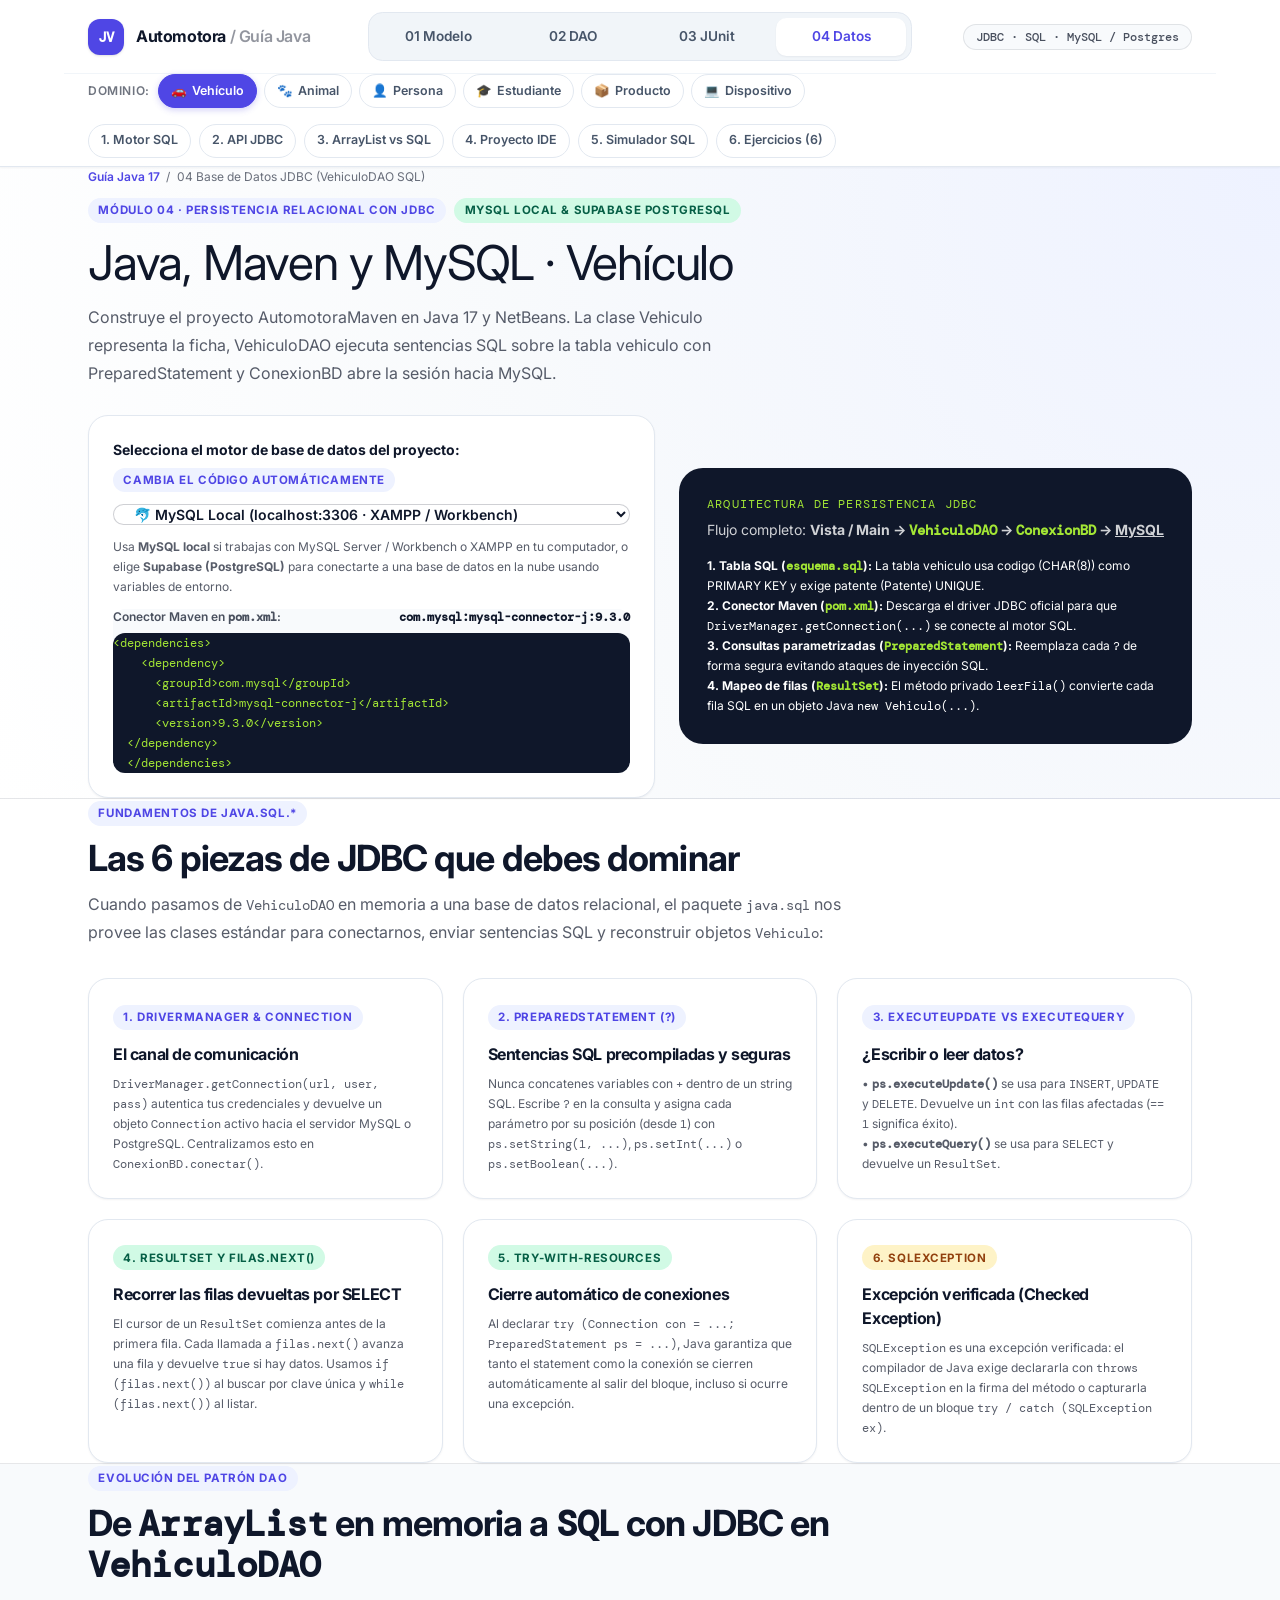
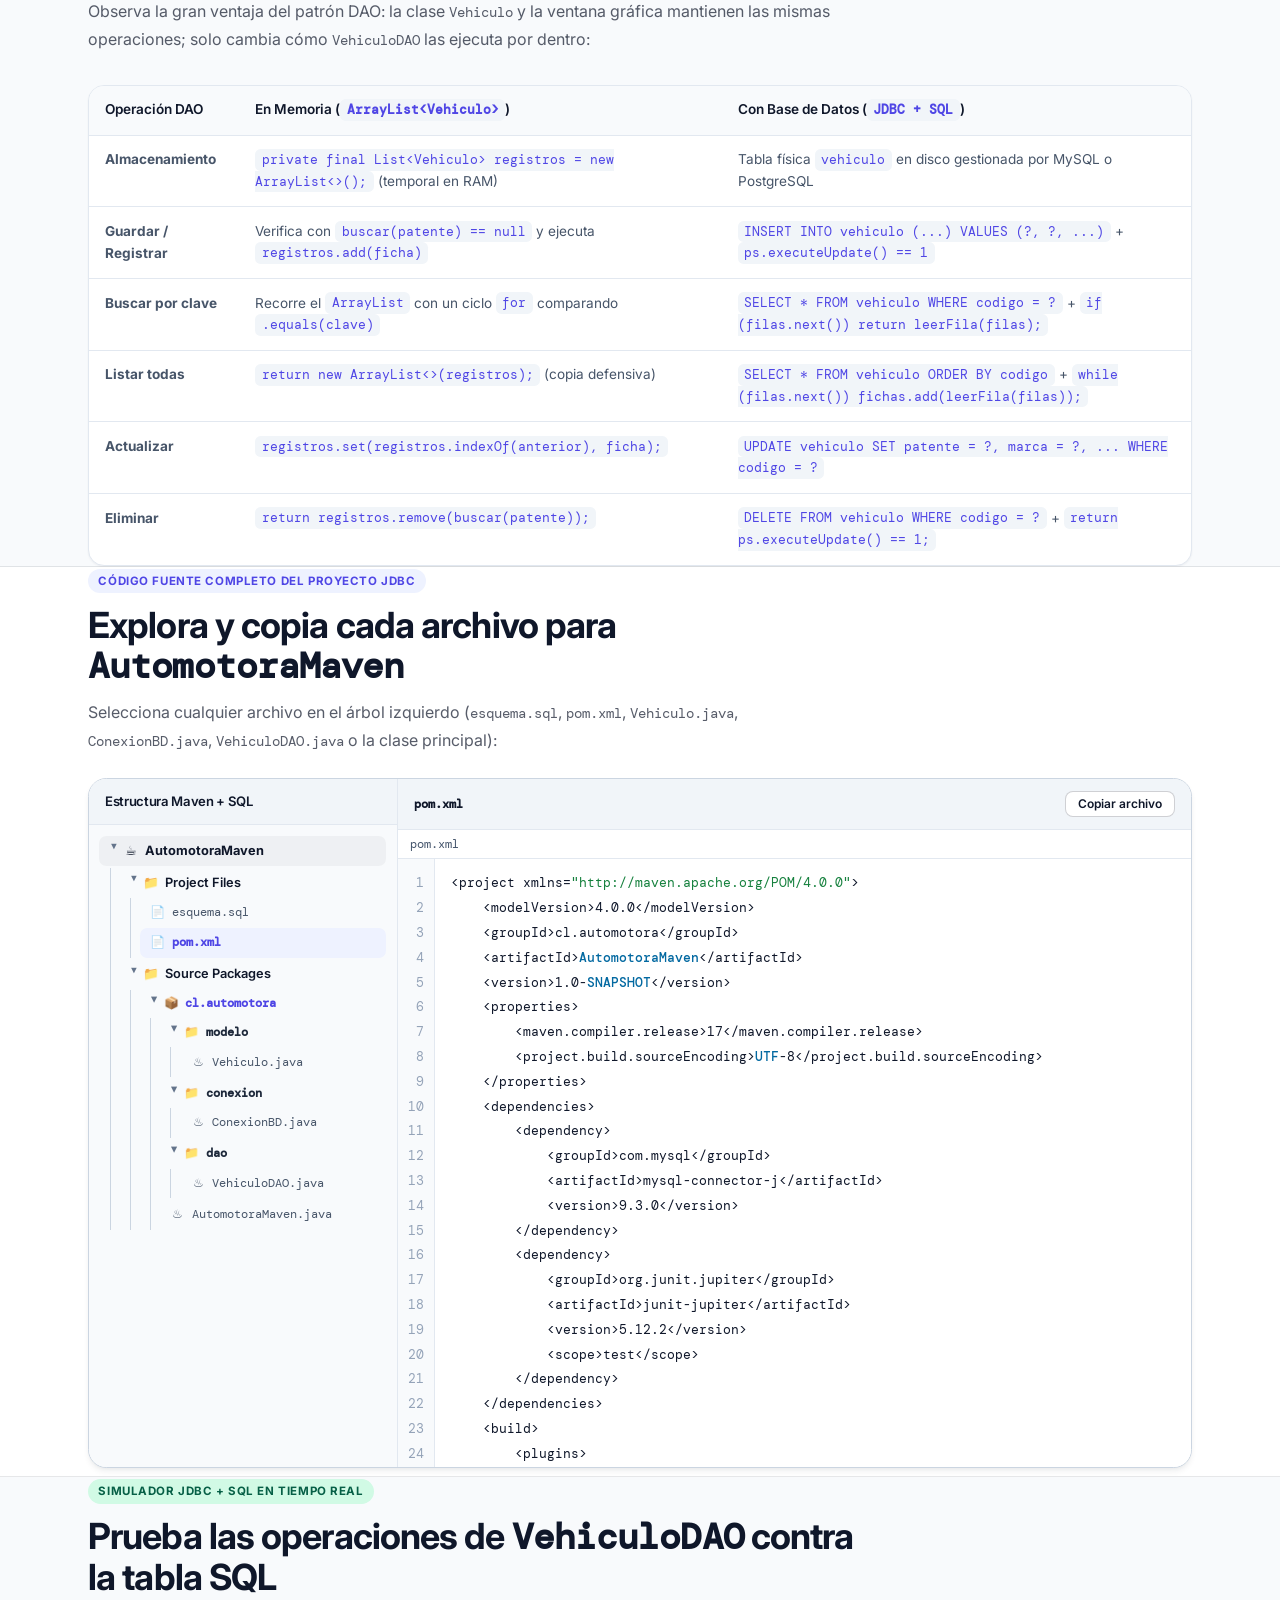
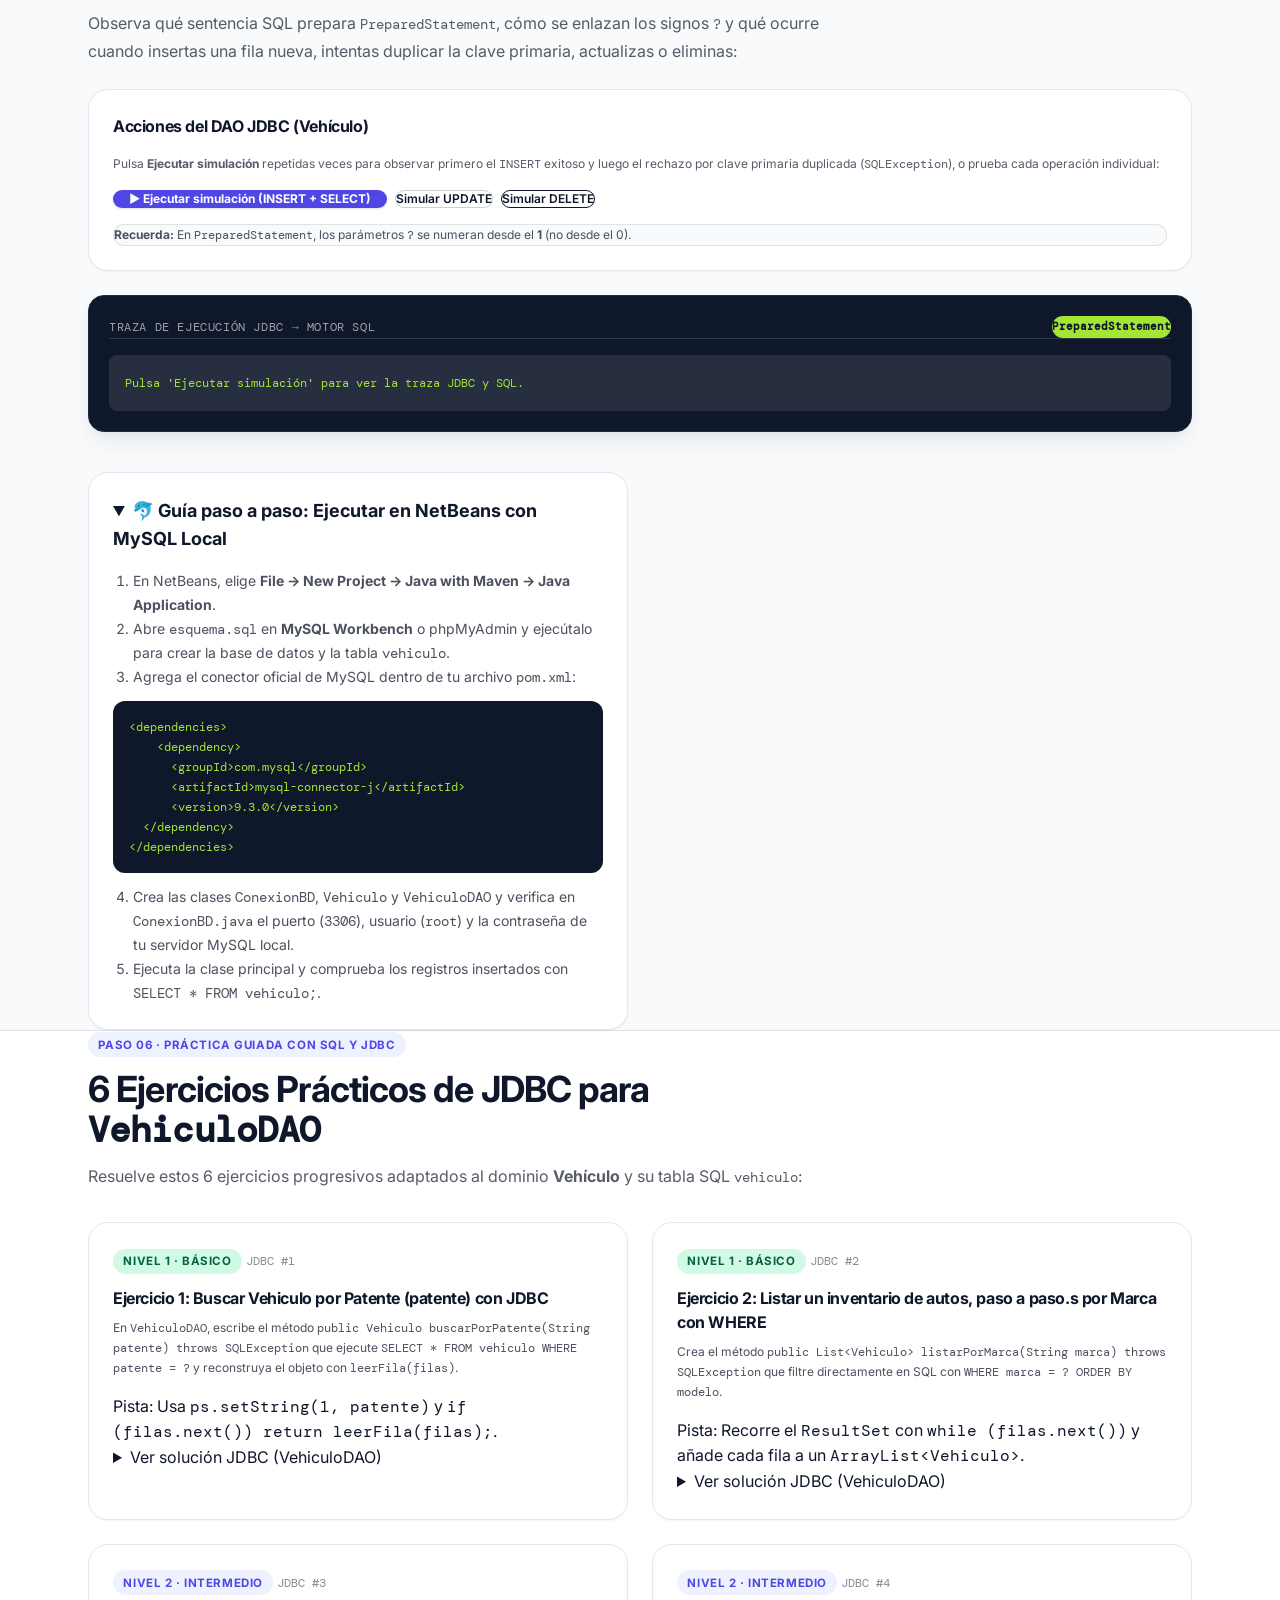
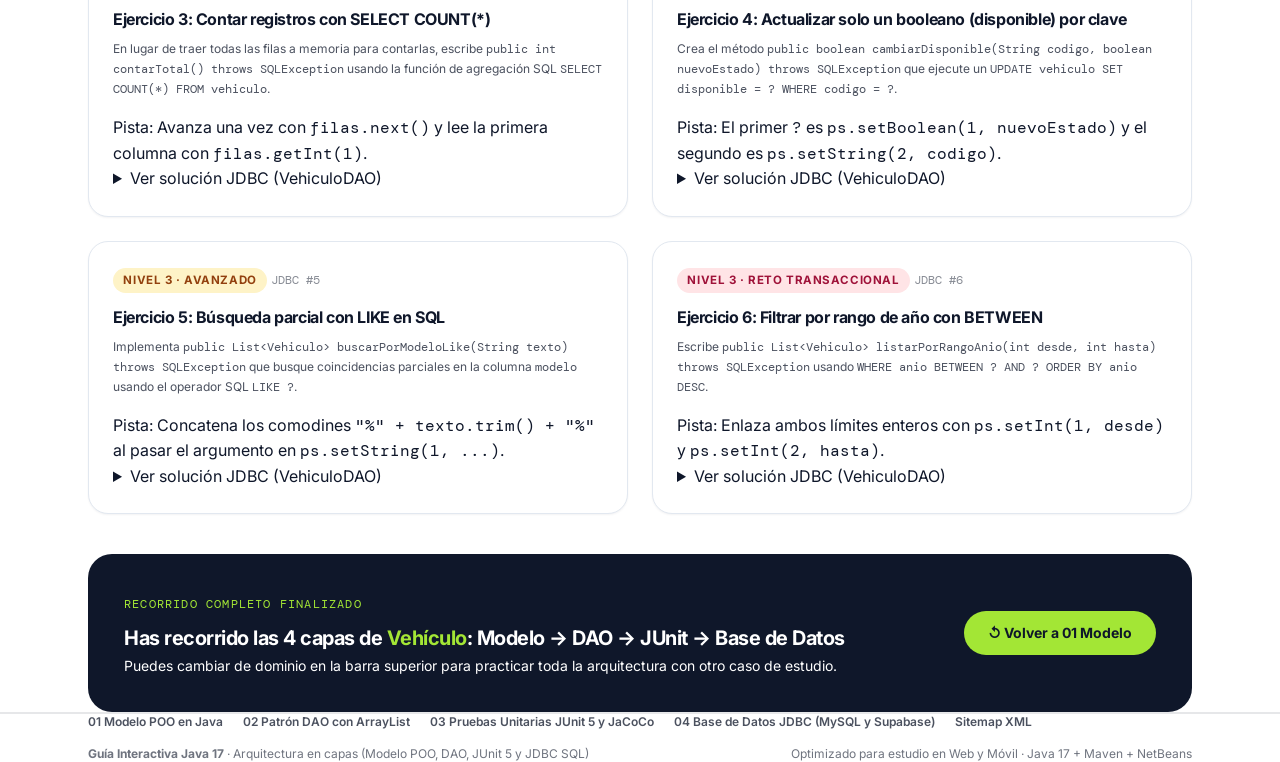
==== commit 03de639a: "update" ====
--- a/_page/base-datos.html
+++ b/_page/base-datos.html
@@ -33,10 +33,10 @@
   <!-- Preload & Styles -->
   <link rel="preload" href="tailwind.css" as="style">
   <link rel="stylesheet" href="tailwind.css">
-  <link rel="stylesheet" href="guia.css">
-  <script src="proyectos.js" defer></script>
-  <script src="contextos.js" defer></script>
-  <script src="base-datos.js" defer></script>
+  <link rel="stylesheet" href="guia.css?v=20261105-2">
+  <script src="proyectos.js?v=20261105-2" defer></script>
+  <script src="contextos.js?v=20261105-2" defer></script>
+  <script src="base-datos.js?v=20261105-2" defer></script>
   <link rel="preconnect" href="https://fonts.googleapis.com">
   <link rel="preconnect" href="https://fonts.gstatic.com" crossorigin>
   <link href="https://fonts.googleapis.com/css2?family=DM+Mono:wght@400;500&family=Inter:wght@400;500;600;700;800&display=swap" rel="stylesheet">
@@ -159,8 +159,17 @@
               Usa <strong>MySQL local</strong> si trabajas con MySQL Server / Workbench o XAMPP en tu computador, o elige <strong>Supabase (PostgreSQL)</strong> para conectarte a una base de datos en la nube usando variables de entorno.
             </p>
             <div class="mt-3 rounded-xl bg-paper p-3 text-xs">
-              <span class="font-semibold text-ink/75">Driver Maven en <code>pom.xml</code>:</span>
-              <code id="db-driver" class="ml-1 break-all font-mono font-bold text-accent"></code>
+              <div class="flex flex-wrap items-center justify-between gap-2">
+                <span class="font-semibold text-ink/75">Conector Maven en <code>pom.xml</code>:</span>
+                <code id="db-driver" class="break-all font-mono font-bold text-accent"></code>
+              </div>
+              <pre class="mt-2 overflow-x-auto rounded-xl bg-ink p-3.5 font-mono text-xs leading-5 text-lime"><code id="db-dependency-xml">&lt;dependencies&gt;
+    &lt;dependency&gt;
+      &lt;groupId&gt;com.mysql&lt;/groupId&gt;
+      &lt;artifactId&gt;mysql-connector-j&lt;/artifactId&gt;
+      &lt;version&gt;9.3.0&lt;/version&gt;
+  &lt;/dependency&gt;
+&lt;/dependencies&gt;</code></pre>
             </div>
           </div>
 
@@ -351,8 +360,17 @@
             <ol class="mt-4 list-decimal space-y-2.5 pl-5 text-sm leading-6 text-ink/75">
               <li>En NetBeans, elige <strong>File → New Project → Java with Maven → Java Application</strong>.</li>
               <li>Abre <code class="font-mono">esquema.sql</code> en <strong>MySQL Workbench</strong> o phpMyAdmin y ejecútalo para crear la base de datos y la tabla <code class="domain-table-name font-mono">vehiculo</code>.</li>
-              <li>Copia la dependencia <code class="font-mono">mysql-connector-j</code> al <code class="font-mono">pom.xml</code> y crea las clases <code class="font-mono">ConexionBD</code>, <code class="domain-model-name font-mono">Vehiculo</code> y <code class="domain-dao-name font-mono">VehiculoDAO</code>.</li>
-              <li>Verifica en <code class="font-mono">ConexionBD.java</code> el puerto (<code class="font-mono">3306</code>), usuario (<code class="font-mono">root</code>) y la contraseña de tu servidor MySQL local.</li>
+              <li>Agrega el conector oficial de MySQL dentro de tu archivo <code class="font-mono">pom.xml</code>:</li>
+            </ol>
+            <pre class="mt-3 overflow-x-auto rounded-xl bg-ink p-4 font-mono text-xs leading-5 text-lime"><code>&lt;dependencies&gt;
+    &lt;dependency&gt;
+      &lt;groupId&gt;com.mysql&lt;/groupId&gt;
+      &lt;artifactId&gt;mysql-connector-j&lt;/artifactId&gt;
+      &lt;version&gt;9.3.0&lt;/version&gt;
+  &lt;/dependency&gt;
+&lt;/dependencies&gt;</code></pre>
+            <ol start="4" class="mt-3 list-decimal space-y-2.5 pl-5 text-sm leading-6 text-ink/75">
+              <li>Crea las clases <code class="font-mono">ConexionBD</code>, <code class="domain-model-name font-mono">Vehiculo</code> y <code class="domain-dao-name font-mono">VehiculoDAO</code> y verifica en <code class="font-mono">ConexionBD.java</code> el puerto (<code class="font-mono">3306</code>), usuario (<code class="font-mono">root</code>) y la contraseña de tu servidor MySQL local.</li>
               <li>Ejecuta la clase principal y comprueba los registros insertados con <code class="font-mono">SELECT * FROM <span class="domain-table-name">vehiculo</span>;</code>.</li>
             </ol>
           </details>
--- a/_page/guia.css
+++ b/_page/guia.css
@@ -528,36 +528,85 @@
   max-height: 38rem;
   overflow: auto;
   padding: 0.65rem;
-  font-size: 0.82rem;
-}
-
-#project-files summary,
-#project-files button {
+  font-size: 0.8rem;
+}
+
+#project-files .tree-branch {
+  margin-bottom: 0.12rem;
+}
+
+#project-files .tree-summary {
+  display: flex;
+  align-items: center;
   cursor: pointer;
   white-space: nowrap;
-  padding: 0.25rem 0.4rem;
+  padding: 0.3rem 0.45rem;
   border-radius: 0.45rem;
-}
-
-#project-files summary:hover {
+  font-weight: 600;
+  color: rgb(var(--ink));
+  list-style: none;
+  user-select: none;
+}
+
+#project-files .tree-summary::-webkit-details-marker {
+  display: none;
+}
+
+#project-files .tree-summary::before {
+  content: "▸";
+  display: inline-block;
+  width: 0.9rem;
+  font-size: 0.7rem;
+  color: #64748b;
+  transition: transform 0.15s ease;
+}
+
+#project-files .tree-branch[open] > .tree-summary::before {
+  transform: rotate(90deg);
+}
+
+#project-files .tree-project > .tree-summary {
+  font-weight: 700;
+  background: rgba(15, 23, 42, 0.04);
+  margin-bottom: 0.15rem;
+}
+
+#project-files .tree-subfolder > .tree-summary {
+  color: #1e293b;
+  font-family: "DM Mono", ui-monospace, monospace;
+  font-size: 0.76rem;
+}
+
+#project-files .tree-package > .tree-summary {
+  color: rgb(var(--accent));
+  font-family: "DM Mono", ui-monospace, monospace;
+  font-size: 0.75rem;
+}
+
+#project-files .tree-summary:hover {
   background: #e2e8f0;
 }
 
-#project-files details> :not(summary) {
-  margin-left: 0.9rem;
+#project-files .tree-children {
+  margin-left: 0.65rem;
+  padding-left: 0.55rem;
+  border-left: 1.5px solid #cbd5e1;
 }
 
 #project-files button {
-  display: block;
+  display: flex;
+  align-items: center;
+  cursor: pointer;
+  white-space: nowrap;
   width: 100%;
-  padding: 0.35rem 0.5rem;
-  border-radius: 0.5rem;
+  padding: 0.32rem 0.5rem;
+  border-radius: 0.45rem;
   text-align: left;
   border: none;
   background: transparent;
   color: var(--muted);
   font-family: "DM Mono", ui-monospace, monospace;
-  font-size: 0.78rem;
+  font-size: 0.76rem;
 }
 
 #project-files button:hover {
@@ -568,7 +617,7 @@
 #project-files button[aria-pressed="true"] {
   background: var(--soft-accent);
   color: rgb(var(--accent));
-  font-weight: 600;
+  font-weight: 700;
 }
 
 .ide-source {
